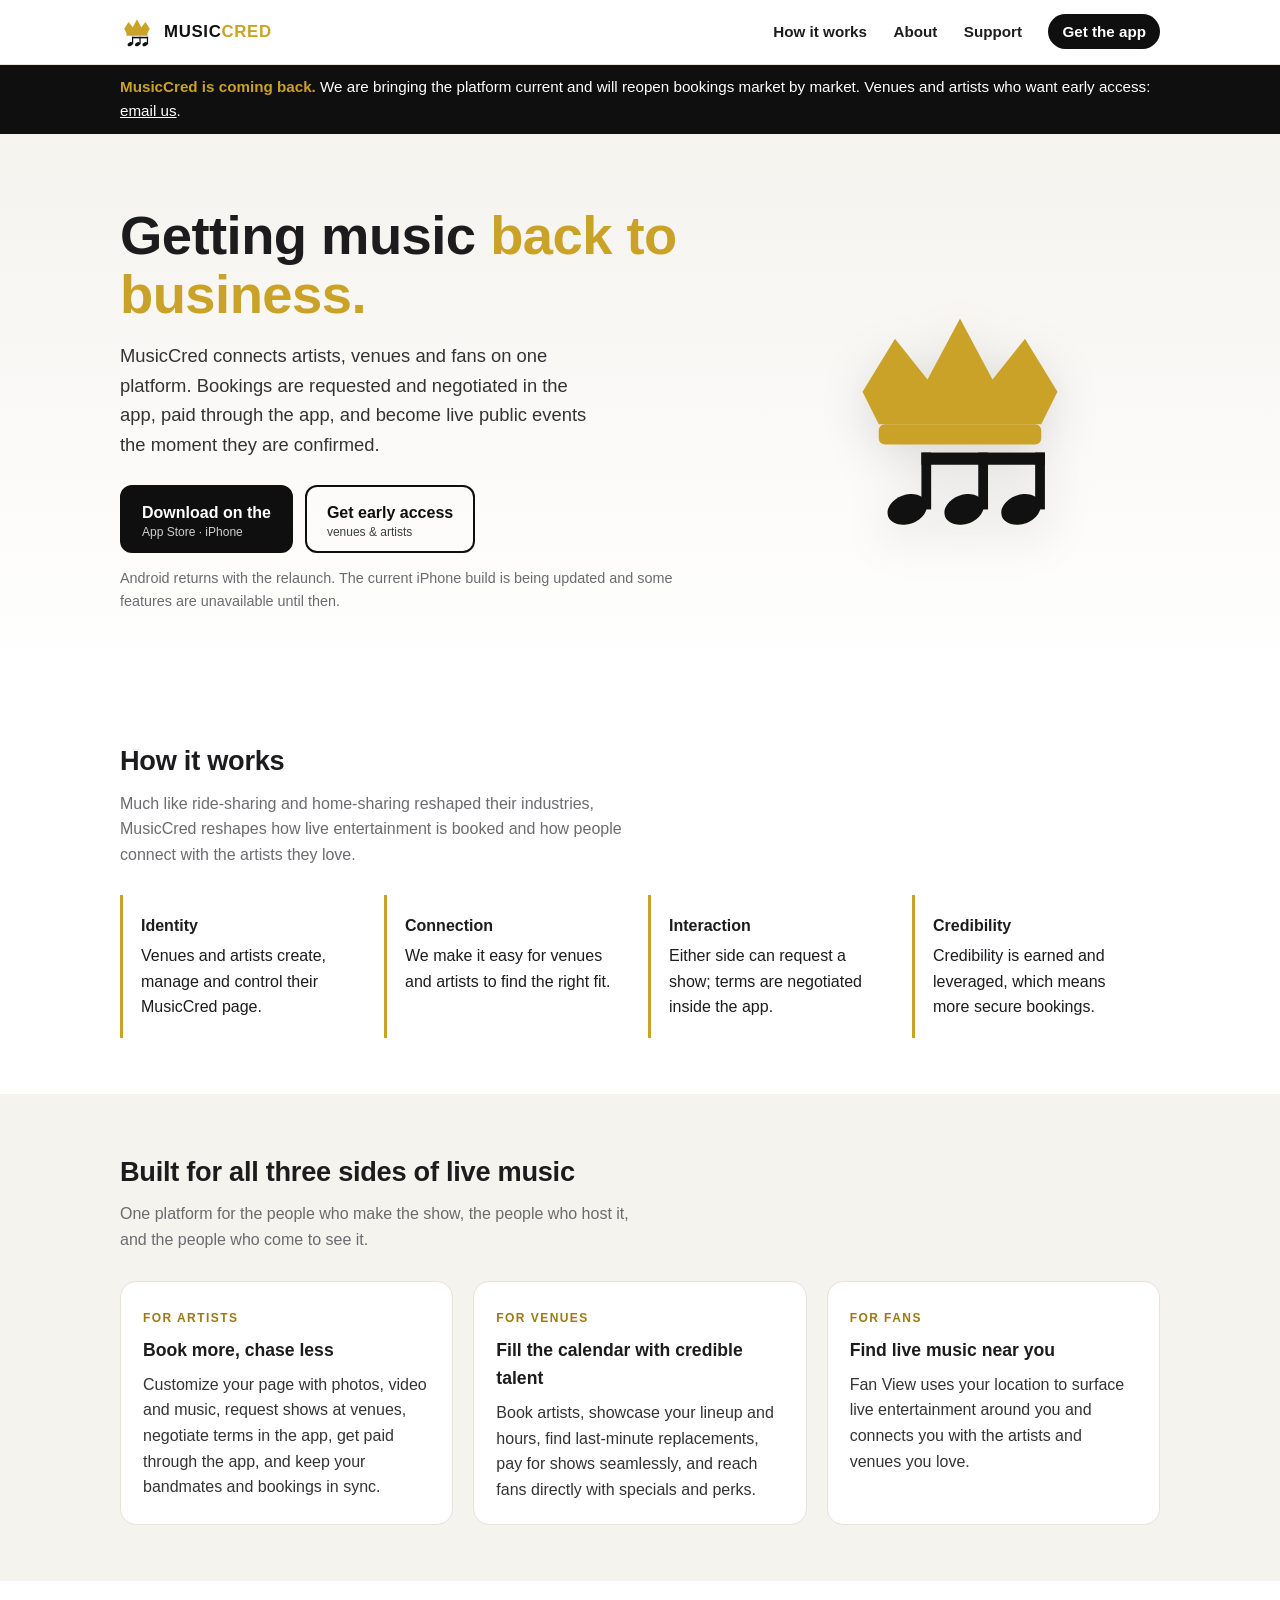
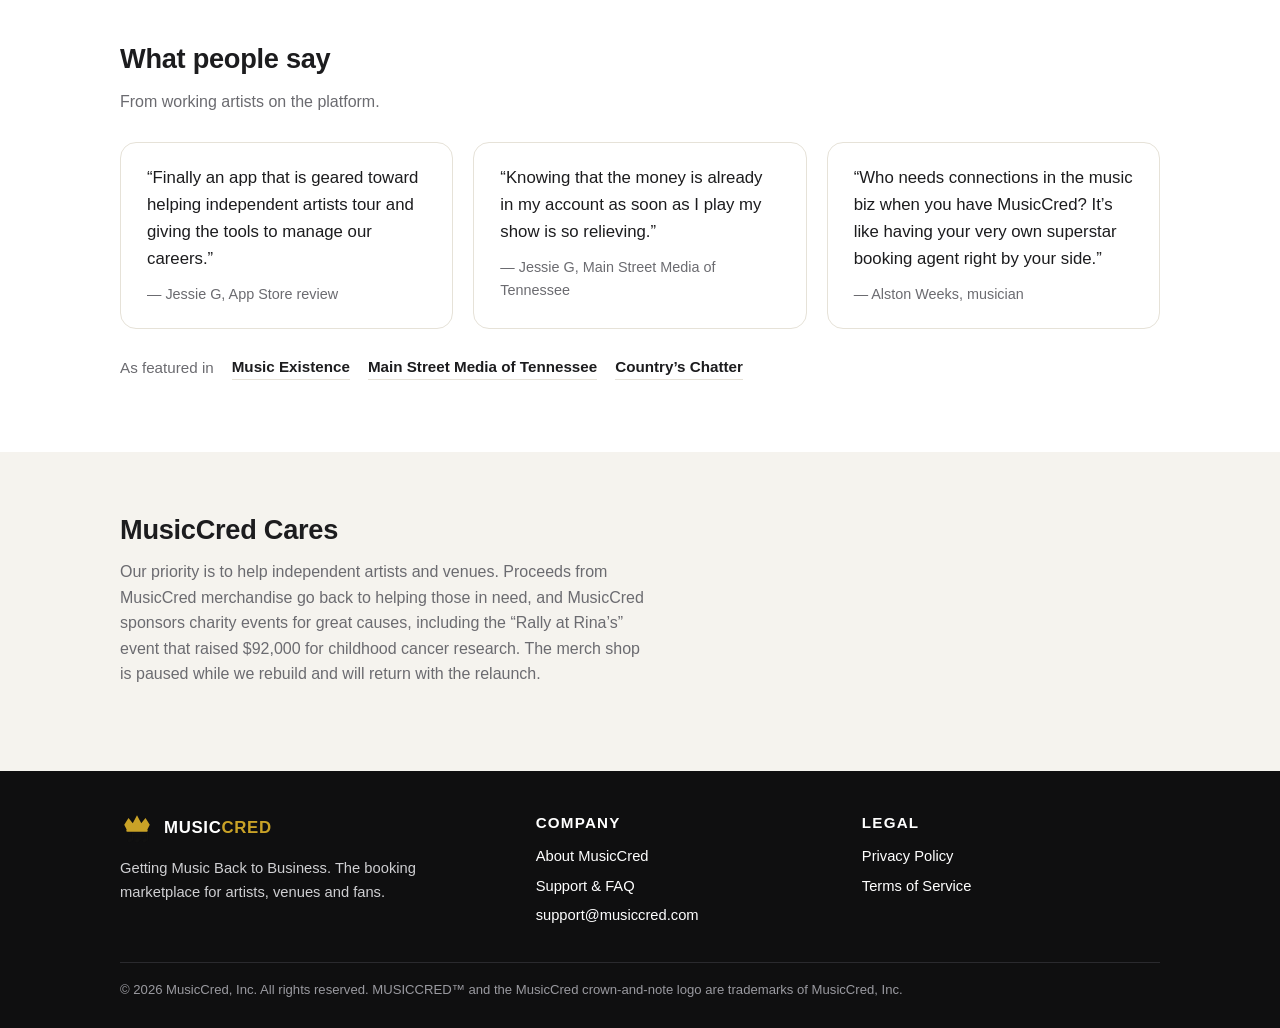
==== index.html @ 44ee508b "Add static site: home, about, support, 404, styles, favicon, robots, sitemap" ====
<!doctype html>
<html lang="en">
<head>
<meta charset="utf-8">
<meta name="viewport" content="width=device-width,initial-scale=1">
<title>MusicCred — Getting Music Back to Business</title>
<meta name="description" content="MusicCred connects artists, venues and fans: bookings negotiated in the app, paid through the app, and discoverable by fans the moment they are confirmed.">
<link rel="canonical" href="https://musiccred.com/">
<link rel="icon" type="image/svg+xml" href="/favicon.svg">
<link rel="stylesheet" href="/styles.css">
<meta property="og:title" content="MusicCred — Getting Music Back to Business">
<meta property="og:description" content="MusicCred connects artists, venues and fans: bookings negotiated in the app, paid through the app, and discoverable by fans the moment they are confirmed.">
<meta property="og:type" content="website">
<meta property="og:url" content="https://musiccred.com/">
</head>
<body>
<header class="site"><div class="wrap">
  <a class="brand" href="/"><svg class="logo-mark" viewBox="0 0 64 64" aria-hidden="true" focusable="false">
  <!-- five-point crown -->
  <path d="M8 26 L16 13 L24 23 L32 8 L40 23 L48 13 L56 26 L52 34 L12 34 Z" fill="#C9A227"/>
  <rect x="12" y="34" width="40" height="5" rx="1.5" fill="#C9A227"/>
  <!-- eighth-note triplet -->
  <g fill="#111">
    <ellipse cx="19" cy="55" rx="5" ry="3.6" transform="rotate(-20 19 55)"/>
    <ellipse cx="33" cy="55" rx="5" ry="3.6" transform="rotate(-20 33 55)"/>
    <ellipse cx="47" cy="55" rx="5" ry="3.6" transform="rotate(-20 47 55)"/>
    <rect x="22.5" y="41" width="2.4" height="14"/>
    <rect x="36.5" y="41" width="2.4" height="14"/>
    <rect x="50.5" y="41" width="2.4" height="14"/>
    <rect x="22.5" y="41" width="30.4" height="3"/>
  </g>
</svg><span>MUSIC<span class="gold">CRED</span></span></a>
  <nav class="main">
    <a href="/#how">How it works</a>
    <a href="/about.html">About</a>
    <a href="/support.html">Support</a>
    <a class="cta" href="https://apps.apple.com/us/app/musiccred-book-look-more/id6451335675" rel="noopener">Get the app</a>
  </nav>
</div></header>

<div class="notice"><div class="wrap"><span><strong>MusicCred is coming back.</strong> We are bringing the platform current and will reopen bookings market by market. Venues and artists who want early access: <a href="mailto:support@musiccred.com?subject=MusicCred%20early%20access">email us</a>.</span></div></div>
<section class="hero"><div class="wrap">
  <div>
    <h1>Getting music <em>back to business.</em></h1>
    <p class="lede">MusicCred connects artists, venues and fans on one platform. Bookings are requested and negotiated in the app, paid through the app, and become live public events the moment they are confirmed.</p>
    <div class="btns">
      <a class="btn primary" href="https://apps.apple.com/us/app/musiccred-book-look-more/id6451335675" rel="noopener"><span>Download on the <small>App Store &middot; iPhone</small></span></a>
      <a class="btn" href="mailto:support@musiccred.com?subject=MusicCred%20early%20access"><span>Get early access <small>venues &amp; artists</small></span></a>
    </div>
    <p style="color:var(--grey);font-size:.9rem;margin-top:14px">Android returns with the relaunch. The current iPhone build is being updated and some features are unavailable until then.</p>
  </div>
  <div class="art"><svg class="logo-mark" viewBox="0 0 64 64" aria-hidden="true" focusable="false">
  <!-- five-point crown -->
  <path d="M8 26 L16 13 L24 23 L32 8 L40 23 L48 13 L56 26 L52 34 L12 34 Z" fill="#C9A227"/>
  <rect x="12" y="34" width="40" height="5" rx="1.5" fill="#C9A227"/>
  <!-- eighth-note triplet -->
  <g fill="#111">
    <ellipse cx="19" cy="55" rx="5" ry="3.6" transform="rotate(-20 19 55)"/>
    <ellipse cx="33" cy="55" rx="5" ry="3.6" transform="rotate(-20 33 55)"/>
    <ellipse cx="47" cy="55" rx="5" ry="3.6" transform="rotate(-20 47 55)"/>
    <rect x="22.5" y="41" width="2.4" height="14"/>
    <rect x="36.5" y="41" width="2.4" height="14"/>
    <rect x="50.5" y="41" width="2.4" height="14"/>
    <rect x="22.5" y="41" width="30.4" height="3"/>
  </g>
</svg></div>
</div></section>

<section id="how"><div class="wrap">
  <h2 class="sec">How it works</h2>
  <p class="sub">Much like ride-sharing and home-sharing reshaped their industries, MusicCred reshapes how live entertainment is booked and how people connect with the artists they love.</p>
  <div class="steps">
    <div class="step"><b>Identity</b>Venues and artists create, manage and control their MusicCred page.</div>
    <div class="step"><b>Connection</b>We make it easy for venues and artists to find the right fit.</div>
    <div class="step"><b>Interaction</b>Either side can request a show; terms are negotiated inside the app.</div>
    <div class="step"><b>Credibility</b>Credibility is earned and leveraged, which means more secure bookings.</div>
  </div>
</div></section>

<section class="alt"><div class="wrap">
  <h2 class="sec">Built for all three sides of live music</h2>
  <p class="sub">One platform for the people who make the show, the people who host it, and the people who come to see it.</p>
  <div class="grid3">
    <div class="card"><span class="k">For artists</span><h3>Book more, chase less</h3><p>Customize your page with photos, video and music, request shows at venues, negotiate terms in the app, get paid through the app, and keep your bandmates and bookings in sync.</p></div>
    <div class="card"><span class="k">For venues</span><h3>Fill the calendar with credible talent</h3><p>Book artists, showcase your lineup and hours, find last-minute replacements, pay for shows seamlessly, and reach fans directly with specials and perks.</p></div>
    <div class="card"><span class="k">For fans</span><h3>Find live music near you</h3><p>Fan View uses your location to surface live entertainment around you and connects you with the artists and venues you love.</p></div>
  </div>
</div></section>

<section><div class="wrap">
  <h2 class="sec">What people say</h2>
  <p class="sub">From working artists on the platform.</p>
  <div class="grid3">
    <blockquote>“Finally an app that is geared toward helping independent artists tour and giving the tools to manage our careers.”<footer>&mdash; Jessie G, App Store review</footer></blockquote>
    <blockquote>“Knowing that the money is already in my account as soon as I play my show is so relieving.”<footer>&mdash; Jessie G, Main Street Media of Tennessee</footer></blockquote>
    <blockquote>“Who needs connections in the music biz when you have MusicCred? It’s like having your very own superstar booking agent right by your side.”<footer>&mdash; Alston Weeks, musician</footer></blockquote>
  </div>
  <p class="press" style="margin-top:26px">As featured in
    <a href="https://musicexistence.com/2024/01/19/interview-musiccred-ceo-and-founder-chad-laboy-discusses-launch-of-innovative-app/" rel="noopener">Music Existence</a>
    <a href="https://bethanybowman.com/2024/04/09/music-spotlight-musiccred-app/" rel="noopener">Main Street Media of Tennessee</a>
    <a href="https://www.countryschatter.com/2024/01/rising-country-star-jessie-gs-like-my-whiskey-music-video-debuts-with-musiccred-featuring-grammy-award-winner-gretchen-wilson-and-other-celebrity-guest-appearances/" rel="noopener">Country’s Chatter</a>
  </p>
</div></section>

<section class="alt"><div class="wrap">
  <h2 class="sec">MusicCred Cares</h2>
  <p class="sub">Our priority is to help independent artists and venues. Proceeds from MusicCred merchandise go back to helping those in need, and MusicCred sponsors charity events for great causes, including the “Rally at Rina’s” event that raised $92,000 for childhood cancer research. The merch shop is paused while we rebuild and will return with the relaunch.</p>
</div></section>

<footer class="site"><div class="wrap">
  <div>
    <a class="brand" href="/" style="color:#fff"><svg class="logo-mark" viewBox="0 0 64 64" aria-hidden="true" focusable="false">
  <!-- five-point crown -->
  <path d="M8 26 L16 13 L24 23 L32 8 L40 23 L48 13 L56 26 L52 34 L12 34 Z" fill="#C9A227"/>
  <rect x="12" y="34" width="40" height="5" rx="1.5" fill="#C9A227"/>
  <!-- eighth-note triplet -->
  <g fill="#111">
    <ellipse cx="19" cy="55" rx="5" ry="3.6" transform="rotate(-20 19 55)"/>
    <ellipse cx="33" cy="55" rx="5" ry="3.6" transform="rotate(-20 33 55)"/>
    <ellipse cx="47" cy="55" rx="5" ry="3.6" transform="rotate(-20 47 55)"/>
    <rect x="22.5" y="41" width="2.4" height="14"/>
    <rect x="36.5" y="41" width="2.4" height="14"/>
    <rect x="50.5" y="41" width="2.4" height="14"/>
    <rect x="22.5" y="41" width="30.4" height="3"/>
  </g>
</svg><span>MUSIC<span class="gold">CRED</span></span></a>
    <p style="margin:12px 0 0;max-width:38ch">Getting Music Back to Business. The booking marketplace for artists, venues and fans.</p>
  </div>
  <div>
    <h4>Company</h4>
    <ul>
      <li><a href="/about.html">About MusicCred</a></li>
      <li><a href="/support.html">Support &amp; FAQ</a></li>
      <li><a href="mailto:support@musiccred.com">support@musiccred.com</a></li>
    </ul>
  </div>
  <div>
    <h4>Legal</h4>
    <ul>
      <li><a href="/privacy.html">Privacy Policy</a></li>
      <li><a href="/terms.html">Terms of Service</a></li>
    </ul>
  </div>
  <div class="legal">&copy; 2026 MusicCred, Inc. All rights reserved. MUSICCRED&trade; and the MusicCred crown-and-note logo are trademarks of MusicCred, Inc.</div>
</div></footer>
</body>
</html>
---- styles.css ----
:root{--black:#0f0f10;--ink:#1c1c1e;--gold:#C9A227;--gold-dark:#9a7a16;--paper:#ffffff;--mist:#f5f3ee;--grey:#6b6b70;--line:#e6e2d8;}
*{box-sizing:border-box}
html{scroll-behavior:smooth}
body{margin:0;font-family:-apple-system,BlinkMacSystemFont,"Segoe UI",Inter,Roboto,Helvetica,Arial,sans-serif;color:var(--ink);background:var(--paper);line-height:1.6;-webkit-font-smoothing:antialiased}
a{color:var(--gold-dark);text-decoration:none}
a:hover{text-decoration:underline}
.wrap{max-width:1080px;margin:0 auto;padding:0 20px}
header.site{position:sticky;top:0;z-index:10;background:rgba(255,255,255,.92);backdrop-filter:saturate(180%) blur(8px);border-bottom:1px solid var(--line)}
header.site .wrap{display:flex;align-items:center;justify-content:space-between;height:64px}
.brand{display:flex;align-items:center;gap:10px;color:var(--black);font-weight:800;letter-spacing:.04em;font-size:1.05rem}
.brand .logo-mark{width:34px;height:34px}
.brand span.gold{color:var(--gold)}
nav.main a{margin-left:22px;color:var(--ink);font-weight:600;font-size:.95rem}
nav.main a.cta{background:var(--black);color:#fff;padding:9px 14px;border-radius:999px}
nav.main a.cta:hover{background:#000;text-decoration:none}
@media (max-width:720px){nav.main a:not(.cta){display:none}}
.notice{background:var(--black);color:#fff;font-size:.95rem}
.notice .wrap{padding:10px 20px;display:flex;gap:12px;align-items:center;flex-wrap:wrap}
.notice strong{color:var(--gold)}
.notice a{color:#fff;text-decoration:underline}
.hero{padding:72px 0 56px;background:linear-gradient(180deg,var(--mist),#fff)}
.hero .wrap{display:grid;grid-template-columns:1.2fr .8fr;gap:40px;align-items:center}
@media (max-width:860px){.hero .wrap{grid-template-columns:1fr}}
.hero h1{font-size:clamp(2.1rem,4.6vw,3.4rem);line-height:1.1;margin:0 0 16px;letter-spacing:-.01em}
.hero h1 em{font-style:normal;color:var(--gold)}
.hero p.lede{font-size:1.15rem;color:#333;max-width:46ch;margin:0 0 26px}
.btns{display:flex;gap:12px;flex-wrap:wrap}
.btn{display:inline-flex;align-items:center;gap:10px;padding:13px 20px;border-radius:12px;font-weight:700;border:2px solid var(--black);color:var(--black)}
.btn.primary{background:var(--black);color:#fff}
.btn.primary:hover{background:#000;text-decoration:none}
.btn:hover{text-decoration:none;background:#fafafa}
.btn.primary:hover{background:#000}
.btn small{display:block;font-weight:500;font-size:.75rem;opacity:.8;line-height:1}
.hero .art{display:flex;justify-content:center}
.hero .art .logo-mark{width:min(260px,60vw);height:auto;filter:drop-shadow(0 12px 24px rgba(0,0,0,.12))}
section{padding:56px 0}
section.alt{background:var(--mist)}
h2.sec{font-size:1.7rem;margin:0 0 8px;letter-spacing:-.01em}
p.sub{color:var(--grey);margin:0 0 28px;max-width:60ch}
.grid3{display:grid;grid-template-columns:repeat(3,1fr);gap:20px}
@media (max-width:860px){.grid3{grid-template-columns:1fr}}
.card{background:#fff;border:1px solid var(--line);border-radius:16px;padding:22px}
section.alt .card{background:#fff}
.card h3{margin:0 0 8px;font-size:1.1rem}
.card .k{display:inline-block;font-size:.75rem;letter-spacing:.12em;text-transform:uppercase;color:var(--gold-dark);font-weight:700;margin-bottom:8px}
.card p{margin:0;color:#333}
.steps{display:grid;grid-template-columns:repeat(4,1fr);gap:16px}
@media (max-width:860px){.steps{grid-template-columns:repeat(2,1fr)}}
.step{padding:18px;border-left:3px solid var(--gold);background:#fff;border-radius:0 12px 12px 0}
.step b{display:block;margin-bottom:4px}
.press{display:flex;gap:18px;flex-wrap:wrap;align-items:center;color:var(--grey);font-size:.95rem}
.press a{color:var(--ink);font-weight:600;border-bottom:1px solid var(--line)}
blockquote{margin:0;padding:22px 26px;background:#fff;border-radius:16px;border:1px solid var(--line);font-size:1.05rem}
blockquote footer{margin-top:10px;color:var(--grey);font-size:.9rem}
footer.site{background:var(--black);color:#cfcfd2;padding:40px 0 28px;font-size:.92rem}
footer.site .wrap{display:grid;grid-template-columns:1.3fr 1fr 1fr;gap:28px}
@media (max-width:720px){footer.site .wrap{grid-template-columns:1fr}}
footer.site a{color:#fff}
footer.site h4{color:#fff;margin:0 0 10px;font-size:.95rem;letter-spacing:.08em;text-transform:uppercase}
footer.site ul{list-style:none;margin:0;padding:0}
footer.site li{margin:6px 0}
footer.site .legal{grid-column:1/-1;border-top:1px solid #2a2a2e;padding-top:16px;color:#9a9aa0;font-size:.82rem}
/* legal pages */
.legal-page{max-width:820px;margin:0 auto;padding:48px 20px 80px}
.legal-page h1{font-size:2rem;margin:0 0 6px}
.legal-page .meta{color:var(--grey);margin-bottom:28px}
.legal-page h2{font-size:1.25rem;margin:34px 0 10px}
.legal-page h3{font-size:1.05rem;margin:22px 0 8px}
.legal-page p,.legal-page li{font-size:1rem}
.legal-page table.legal{width:100%;border-collapse:collapse;margin:14px 0}
.legal-page table.legal th,.legal-page table.legal td{border:1px solid var(--line);padding:10px;text-align:left;vertical-align:top;font-size:.95rem}
.legal-page table.legal th{background:var(--mist)}
.faq details{border:1px solid var(--line);border-radius:12px;padding:14px 18px;margin:10px 0;background:#fff}
.faq summary{font-weight:700;cursor:pointer}
.faq p{margin:10px 0 0}
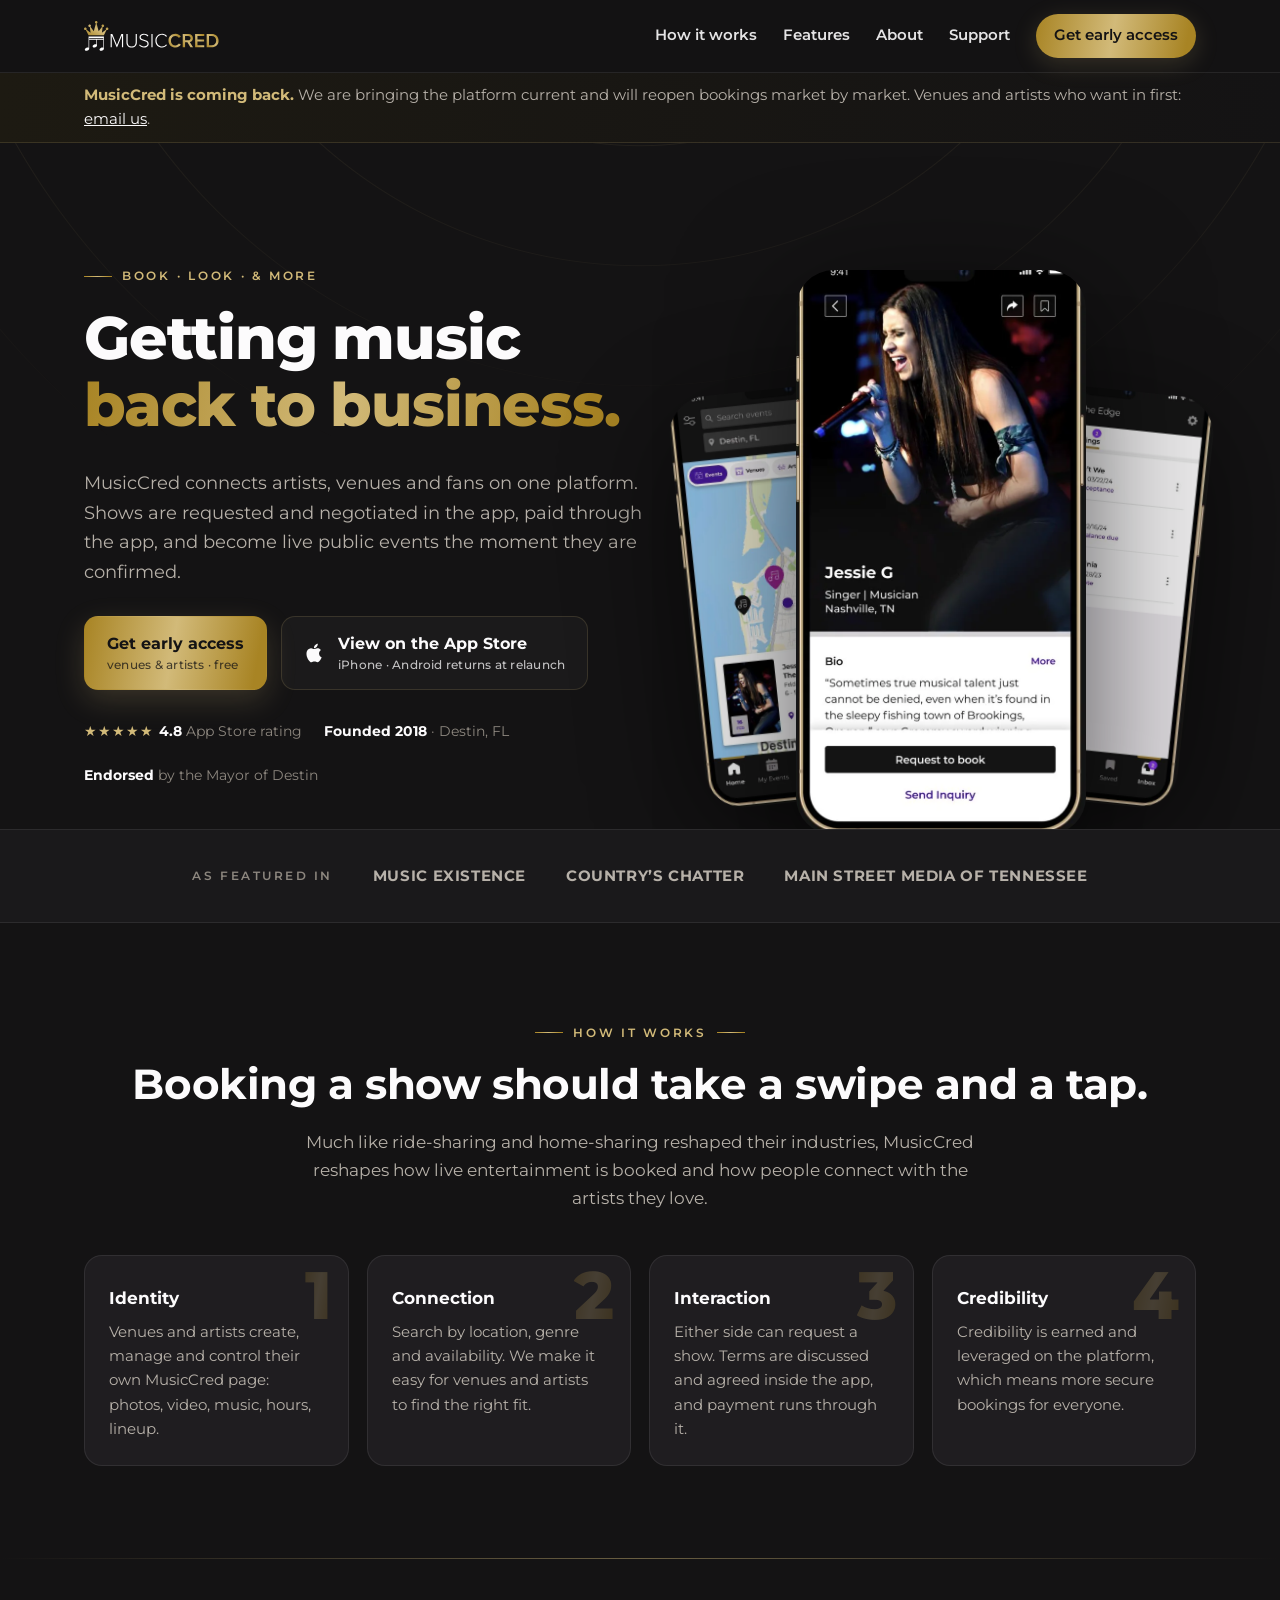
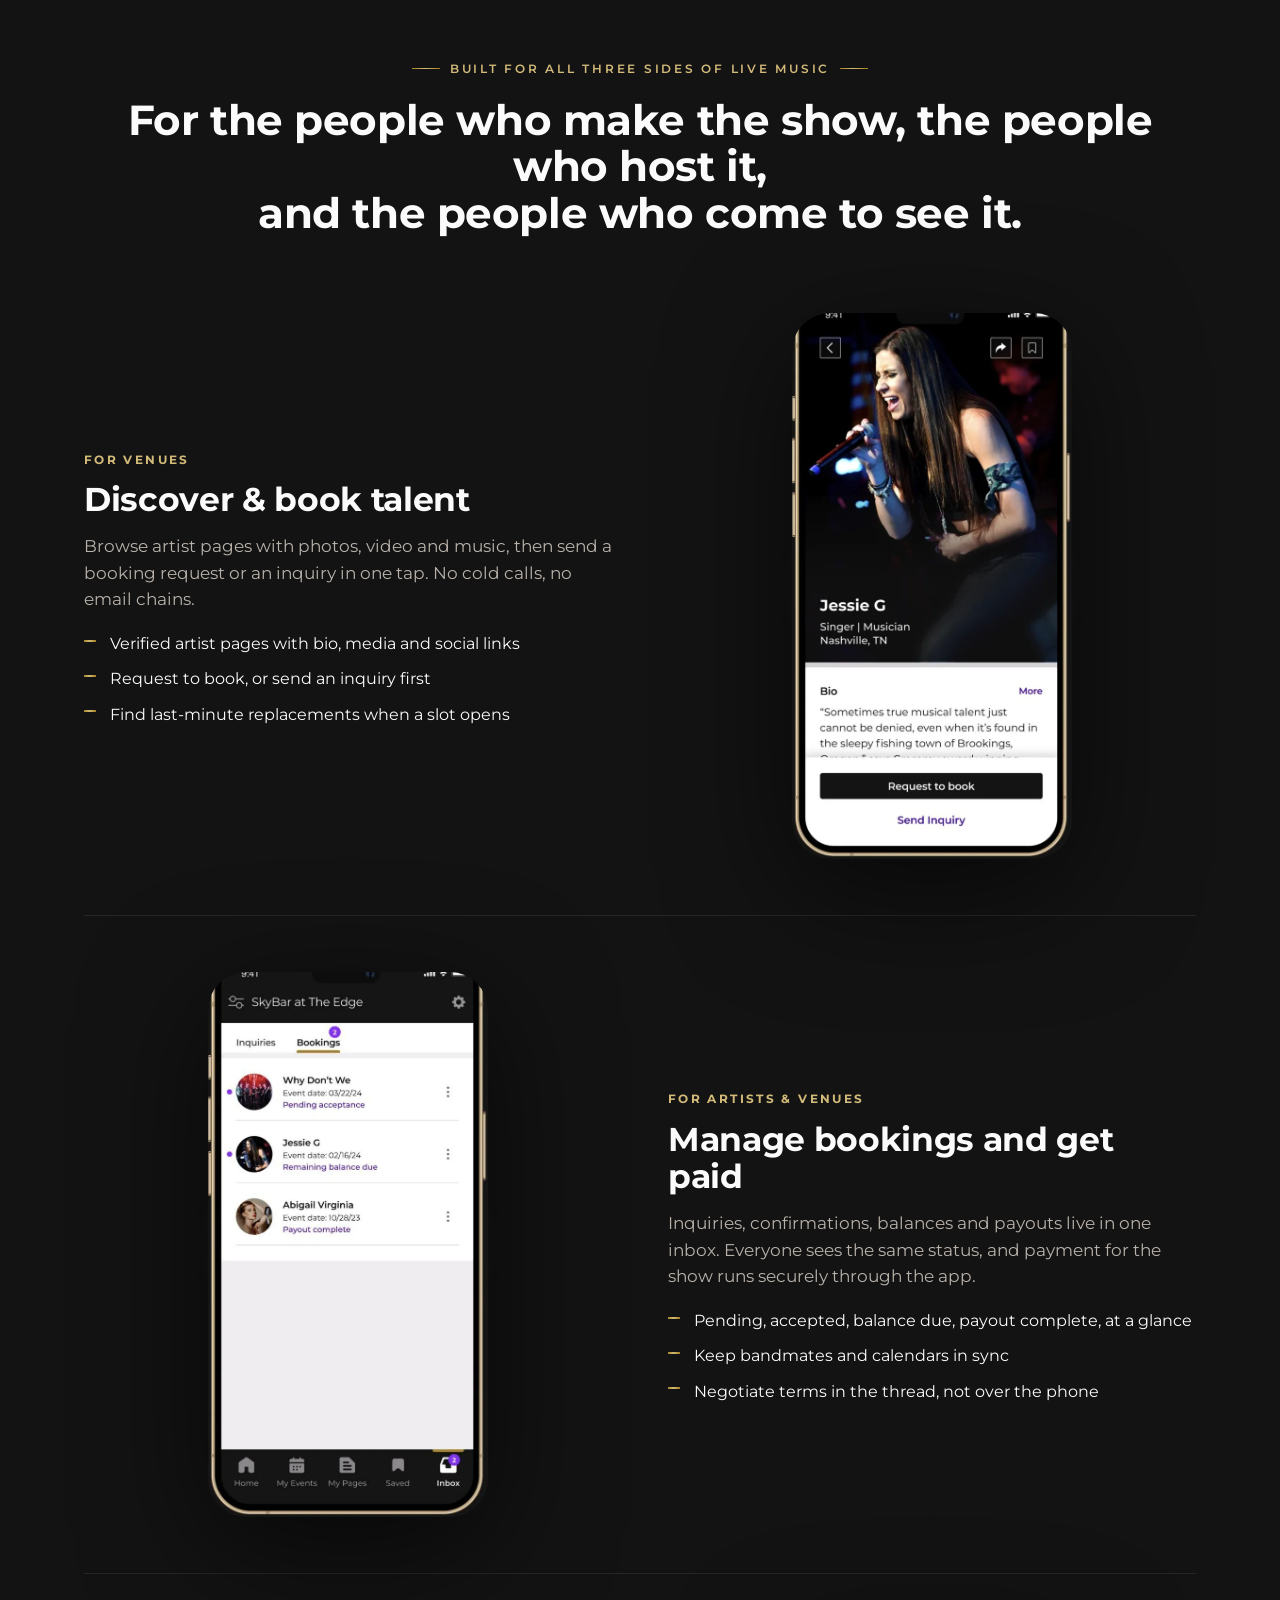
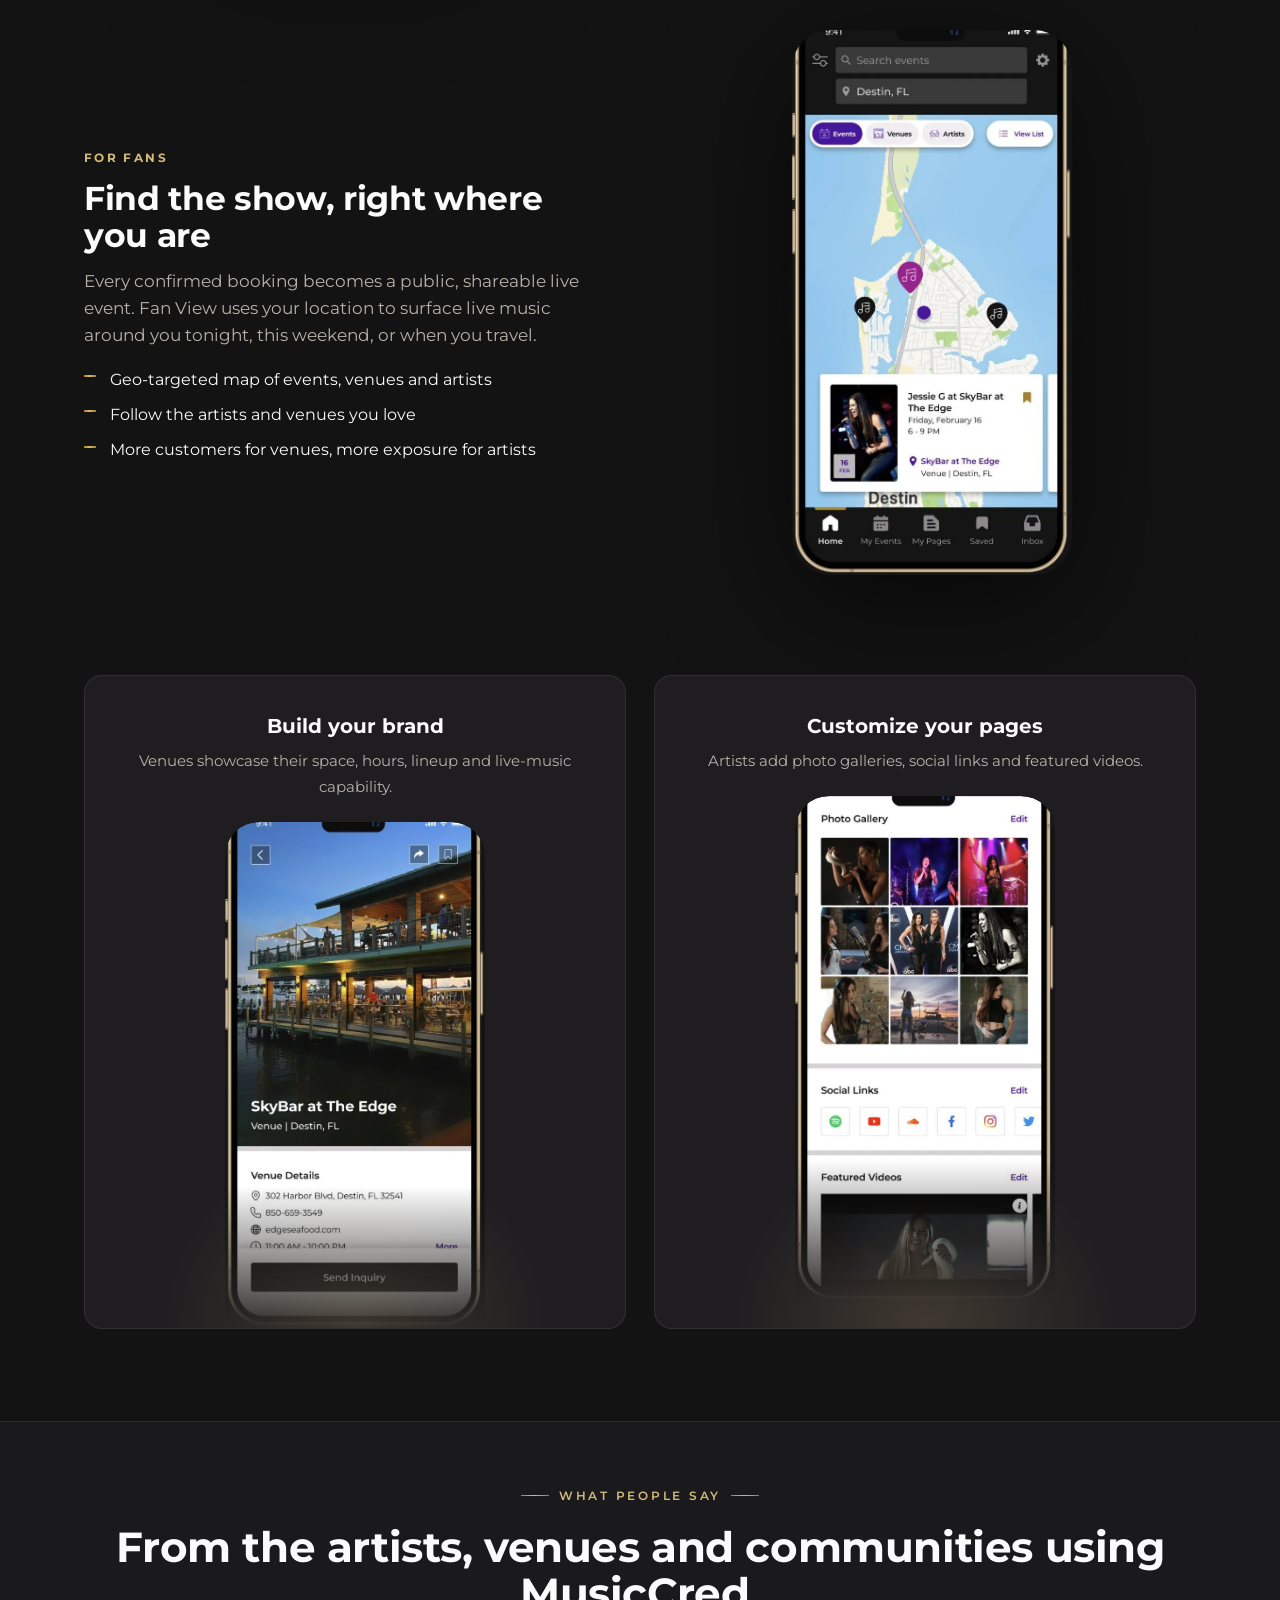
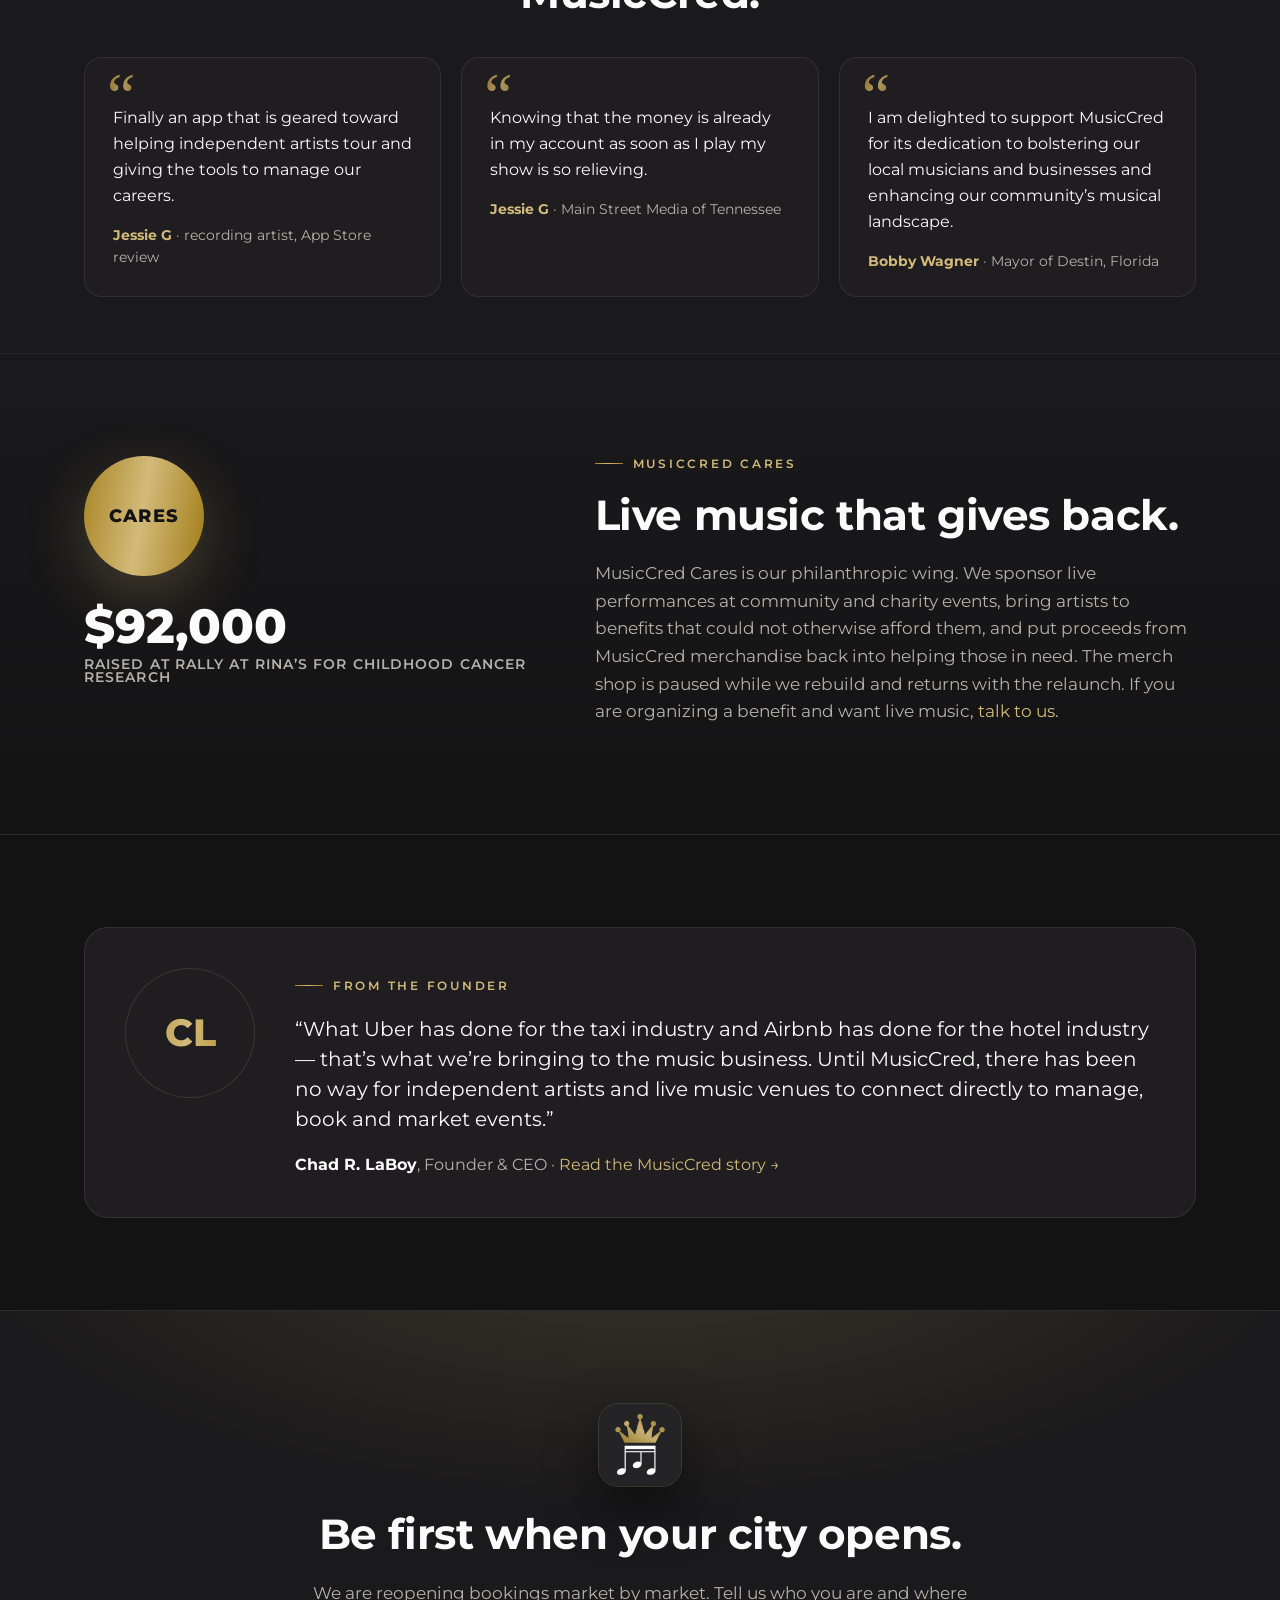
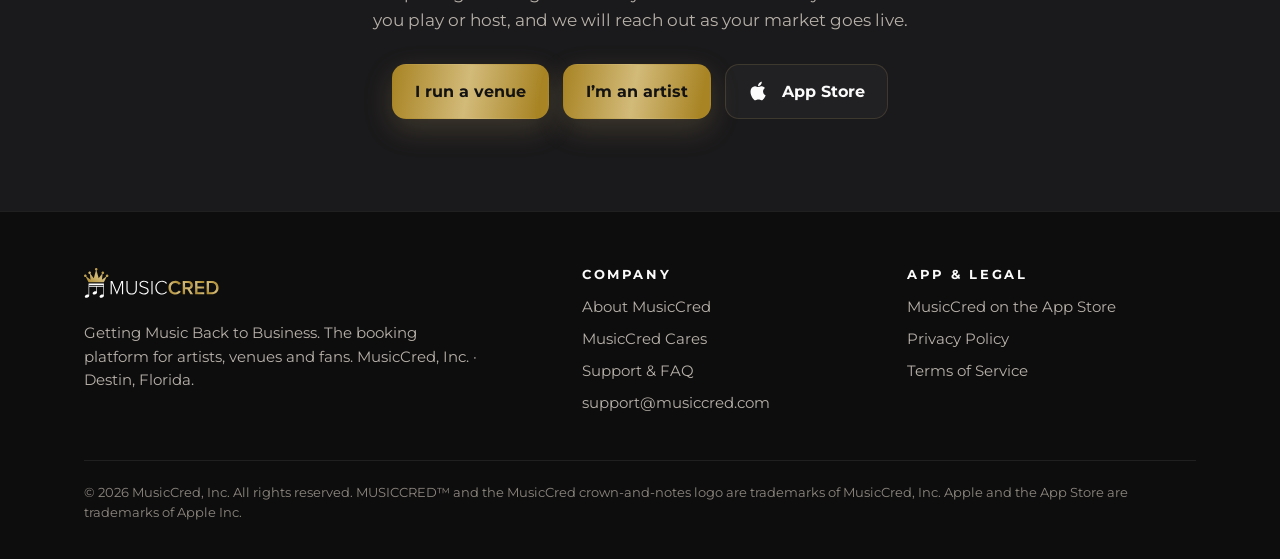
==== commit 93f1f6a8: "Redesign: brand header logo, dark/gold theme, App Store screens, press and founder sections" ====
--- a/index.html
+++ b/index.html
@@ -7,141 +7,249 @@
 <meta name="description" content="MusicCred connects artists, venues and fans: bookings negotiated in the app, paid through the app, and discoverable by fans the moment they are confirmed.">
 <link rel="canonical" href="https://musiccred.com/">
 <link rel="icon" type="image/svg+xml" href="/favicon.svg">
+<link rel="icon" type="image/png" sizes="32x32" href="/assets/favicon-32.png">
+<link rel="apple-touch-icon" href="/assets/apple-touch-icon.png">
+<meta name="theme-color" content="#141314">
+<link rel="preconnect" href="https://fonts.googleapis.com"><link rel="preconnect" href="https://fonts.gstatic.com" crossorigin>
+<link rel="stylesheet" href="https://fonts.googleapis.com/css2?family=Montserrat:wght@400;500;600;700;800&display=swap">
 <link rel="stylesheet" href="/styles.css">
+<meta property="og:site_name" content="MusicCred">
 <meta property="og:title" content="MusicCred — Getting Music Back to Business">
 <meta property="og:description" content="MusicCred connects artists, venues and fans: bookings negotiated in the app, paid through the app, and discoverable by fans the moment they are confirmed.">
 <meta property="og:type" content="website">
 <meta property="og:url" content="https://musiccred.com/">
+<meta property="og:image" content="https://musiccred.com/assets/og.png">
+<meta name="twitter:card" content="summary_large_image">
+<meta name="twitter:image" content="https://musiccred.com/assets/og.png">
 </head>
 <body>
 <header class="site"><div class="wrap">
-  <a class="brand" href="/"><svg class="logo-mark" viewBox="0 0 64 64" aria-hidden="true" focusable="false">
-  <!-- five-point crown -->
-  <path d="M8 26 L16 13 L24 23 L32 8 L40 23 L48 13 L56 26 L52 34 L12 34 Z" fill="#C9A227"/>
-  <rect x="12" y="34" width="40" height="5" rx="1.5" fill="#C9A227"/>
-  <!-- eighth-note triplet -->
-  <g fill="#111">
-    <ellipse cx="19" cy="55" rx="5" ry="3.6" transform="rotate(-20 19 55)"/>
-    <ellipse cx="33" cy="55" rx="5" ry="3.6" transform="rotate(-20 33 55)"/>
-    <ellipse cx="47" cy="55" rx="5" ry="3.6" transform="rotate(-20 47 55)"/>
-    <rect x="22.5" y="41" width="2.4" height="14"/>
-    <rect x="36.5" y="41" width="2.4" height="14"/>
-    <rect x="50.5" y="41" width="2.4" height="14"/>
-    <rect x="22.5" y="41" width="30.4" height="3"/>
-  </g>
-</svg><span>MUSIC<span class="gold">CRED</span></span></a>
+  <a class="brand" href="/" aria-label="MusicCred home"><svg class="wordmark" role="img" aria-label="MusicCred" xmlns="http://www.w3.org/2000/svg" width="126" height="28" viewBox="0 0 126 28" fill="none">
+<path d="M35.4278 24.4712V13.5152L30.892 24.4712H30.4812L25.9264 13.5152V24.4712H24.8621V12.1883H26.4484L30.6861 22.4092L34.9056 12.1883H36.5105V24.4712H35.4278Z" fill="white"/>
+<path d="M39.6136 19.7583V12.1883H40.697V19.7393C40.697 22.2236 42.0218 23.7332 44.4675 23.7332C46.9127 23.7332 48.2382 22.2236 48.2382 19.7393V12.1883H49.3209V19.7583C49.3209 22.7965 47.6784 24.6919 44.4675 24.6919C41.2751 24.6919 39.6136 22.7789 39.6136 19.7583Z" fill="white"/>
+<path d="M51.3907 22.7409L52.0806 21.9489C52.8833 22.8506 54.1901 23.7332 55.9831 23.7332C58.5221 23.7332 59.2502 22.3347 59.2502 21.2869C59.2502 17.6773 51.782 19.5537 51.782 15.2645C51.782 13.2566 53.6114 11.9866 55.8696 11.9866C57.7194 11.9866 59.1367 12.6311 60.0893 13.7184L59.3804 14.4915C58.4833 13.4232 57.2142 12.9453 55.8164 12.9453C54.1526 12.9453 52.9024 13.8835 52.9024 15.209C52.9024 18.3597 60.3694 16.6265 60.3694 21.2123C60.3694 22.7965 59.3063 24.6919 55.9449 24.6919C53.8909 24.6919 52.341 23.8647 51.3907 22.7409Z" fill="white"/>
+<path d="M62.9321 24.4712V12.1883H63.9941V24.4712H62.9321Z" fill="white"/>
+<path d="M66.6274 18.3393C66.6274 14.5645 69.41 11.9866 72.9375 11.9866C74.915 11.9866 76.4285 12.8533 77.4732 14.1583L76.5778 14.7311C75.7936 13.6629 74.4319 12.9453 72.9375 12.9453C70.0258 12.9453 67.7462 15.1359 67.7462 18.3393C67.7462 21.5061 70.0258 23.7332 72.9375 23.7332C74.4319 23.7332 75.7936 23.0157 76.5778 21.9489L77.4935 22.4998C76.3706 23.8443 74.915 24.6919 72.9375 24.6919C69.41 24.6919 66.6274 22.114 66.6274 18.3393Z" fill="white"/>
+<path d="M78.8582 18.3393C78.8582 14.547 81.7157 11.9866 85.393 11.9866C87.8925 11.9866 89.4615 13.2566 90.3756 14.7311L88.5281 15.6898C87.931 14.6566 86.7176 13.9025 85.393 13.9025C82.9277 13.9025 81.0994 15.7424 81.0994 18.3393C81.0994 20.8996 82.9277 22.7789 85.393 22.7789C86.7176 22.7789 87.931 22.0044 88.5281 20.9902L90.3949 21.9124C89.4437 23.384 87.8925 24.6919 85.393 24.6919C81.7157 24.6919 78.8582 22.114 78.8582 18.3393Z" fill="url(#paint0_linear_6882_8880)"/>
+<path d="M99.4521 16.0186C99.4521 14.8407 98.5572 14.0866 97.326 14.0866H94.3199V17.99H97.326C98.5572 17.99 99.4521 17.2169 99.4521 16.0186ZM99.2491 24.4712L96.5037 19.8868H94.3199V24.4712H92.136V12.1883H97.606C100.068 12.1883 101.694 13.7549 101.694 16.0375C101.694 18.2106 100.239 19.4075 98.7246 19.6457L101.787 24.4712H99.2491Z" fill="url(#paint1_linear_6882_8880)"/>
+<path d="M103.703 24.4712V12.1883H112.234V14.0866H105.885V17.252H112.105V19.1518H105.885V22.5743H112.234V24.4712H103.703Z" fill="url(#paint2_linear_6882_8880)"/>
+<path d="M123.381 18.3202C123.381 15.9645 121.888 14.0866 119.124 14.0866H116.662V22.5743H119.105C121.812 22.5743 123.381 20.6614 123.381 18.3202ZM114.478 24.4712V12.1883H119.105C123.008 12.1883 125.624 14.7311 125.624 18.3202C125.624 21.9488 123.008 24.4712 119.124 24.4712H114.478Z" fill="url(#paint3_linear_6882_8880)"/>
+<path d="M17.9957 16.916H4.83753V16.0217H17.9957V16.916ZM4.2623 14.4633V24.9669C3.76846 24.6844 3.02715 24.6438 2.28967 24.9188C1.20241 25.3243 0.550371 26.2523 0.83325 26.9899C1.11662 27.7275 2.22737 27.9963 3.31463 27.5914C4.25797 27.2395 4.87098 26.495 4.83342 25.8234H4.83753V17.4831H11.5582V21.9169C11.0648 21.635 10.323 21.5945 9.58556 21.8687C8.49795 22.275 7.84626 23.2016 8.12886 23.9399C8.41251 24.6775 9.52291 24.947 10.6102 24.5414C11.5535 24.1901 12.1666 23.4457 12.129 22.7734H12.1331V17.4831H17.9957V24.9669C17.5019 24.6844 16.7603 24.6438 16.0228 24.9188C14.9355 25.3243 14.2838 26.2523 14.5664 26.9899C14.85 27.7275 15.9602 27.9963 17.0475 27.5914C17.9907 27.2395 18.6038 26.495 18.5665 25.8234H18.5706V14.4633H4.2623Z" fill="white"/>
+<path d="M21.5669 6.01636C20.8882 6.01636 20.3383 6.55942 20.3383 7.22827C20.3383 7.52523 20.4504 7.79401 20.6299 8.00435L16.7198 11.0021L17.4112 5.6651C17.4627 5.67129 17.5131 5.68091 17.5662 5.68091C18.2454 5.68091 18.7952 5.13785 18.7952 4.469C18.7952 3.79947 18.2454 3.25711 17.5662 3.25711C16.8883 3.25711 16.3381 3.79947 16.3381 4.469C16.3381 4.86082 16.53 5.20592 16.8232 5.42795L13.6955 9.46441L11.7412 2.43222C12.2614 2.29061 12.6455 1.82593 12.6455 1.26844C12.6455 0.599593 12.0954 0.0565319 11.4164 0.0565319C10.7377 0.0565319 10.1875 0.599593 10.1875 1.26844C10.1875 1.82662 10.5733 2.29268 11.0943 2.43291L9.13917 9.46716L6.0098 5.42795C6.303 5.20592 6.49493 4.86082 6.49493 4.469C6.49493 3.79947 5.94478 3.25711 5.26689 3.25711C4.58767 3.25711 4.03773 3.79947 4.03773 4.469C4.03773 5.13785 4.58767 5.68091 5.26689 5.68091C5.31971 5.68091 5.37038 5.67129 5.42181 5.6651L6.11734 11.0344L2.16505 8.00435C2.3445 7.79401 2.45719 7.52523 2.45719 7.22827C2.45719 6.55942 1.90726 6.01636 1.22804 6.01636C0.550147 6.01636 0 6.55942 0 7.22827C0 7.8978 0.550147 8.44016 1.22804 8.44016C1.4183 8.44016 1.59608 8.3941 1.75728 8.3178L4.25252 13.1888H18.5432L21.0382 8.3178C21.1991 8.3941 21.3766 8.44016 21.5669 8.44016C22.245 8.44016 22.7955 7.8978 22.7955 7.22827C22.7955 6.55942 22.245 6.01636 21.5669 6.01636Z" fill="url(#paint4_linear_6882_8880)"/>
+<defs>
+<linearGradient id="paint0_linear_6882_8880" x1="78.8582" y1="24.6919" x2="91.5045" y2="13.2086" gradientUnits="userSpaceOnUse">
+<stop stop-color="#A88424"/>
+<stop offset="0.484375" stop-color="#D2BA79"/>
+<stop offset="0.932292" stop-color="#A88424"/>
+</linearGradient>
+<linearGradient id="paint1_linear_6882_8880" x1="92.136" y1="24.4712" x2="104.07" y2="15.094" gradientUnits="userSpaceOnUse">
+<stop stop-color="#A88424"/>
+<stop offset="0.484375" stop-color="#D2BA79"/>
+<stop offset="0.932292" stop-color="#A88424"/>
+</linearGradient>
+<linearGradient id="paint2_linear_6882_8880" x1="103.703" y1="24.4712" x2="115.212" y2="16.4771" gradientUnits="userSpaceOnUse">
+<stop stop-color="#A88424"/>
+<stop offset="0.484375" stop-color="#D2BA79"/>
+<stop offset="0.932292" stop-color="#A88424"/>
+</linearGradient>
+<linearGradient id="paint3_linear_6882_8880" x1="114.478" y1="24.4712" x2="126.703" y2="13.3775" gradientUnits="userSpaceOnUse">
+<stop stop-color="#A88424"/>
+<stop offset="0.484375" stop-color="#D2BA79"/>
+<stop offset="0.932292" stop-color="#A88424"/>
+</linearGradient>
+<linearGradient id="paint4_linear_6882_8880" x1="0" y1="13.1888" x2="11.3604" y2="-6.53109" gradientUnits="userSpaceOnUse">
+<stop stop-color="#A88424"/>
+<stop offset="0.484375" stop-color="#D2BA79"/>
+<stop offset="0.932292" stop-color="#A88424"/>
+</linearGradient>
+</defs>
+</svg></a>
   <nav class="main">
     <a href="/#how">How it works</a>
-    <a href="/about.html">About</a>
-    <a href="/support.html">Support</a>
-    <a class="cta" href="https://apps.apple.com/us/app/musiccred-book-look-more/id6451335675" rel="noopener">Get the app</a>
+    <a href="/#features">Features</a>
+    <a href="/about/">About</a>
+    <a href="/support/">Support</a>
+    <a class="cta" href="mailto:support@musiccred.com?subject=MusicCred%20early%20access">Get early access</a>
   </nav>
 </div></header>
 
-<div class="notice"><div class="wrap"><span><strong>MusicCred is coming back.</strong> We are bringing the platform current and will reopen bookings market by market. Venues and artists who want early access: <a href="mailto:support@musiccred.com?subject=MusicCred%20early%20access">email us</a>.</span></div></div>
+<div class="notice"><div class="wrap"><strong>MusicCred is coming back.</strong> We are bringing the platform current and will reopen bookings market by market. Venues and artists who want in first: <a href="mailto:support@musiccred.com?subject=MusicCred%20early%20access">email us</a>.</div></div>
+
 <section class="hero"><div class="wrap">
   <div>
-    <h1>Getting music <em>back to business.</em></h1>
-    <p class="lede">MusicCred connects artists, venues and fans on one platform. Bookings are requested and negotiated in the app, paid through the app, and become live public events the moment they are confirmed.</p>
+    <span class="eyebrow">Book &middot; Look &middot; &amp; More</span>
+    <h1>Getting music <span class="gold-text">back to business.</span></h1>
+    <p class="lede">MusicCred connects artists, venues and fans on one platform. Shows are requested and negotiated in the app, paid through the app, and become live public events the moment they are confirmed.</p>
     <div class="btns">
-      <a class="btn primary" href="https://apps.apple.com/us/app/musiccred-book-look-more/id6451335675" rel="noopener"><span>Download on the <small>App Store &middot; iPhone</small></span></a>
-      <a class="btn" href="mailto:support@musiccred.com?subject=MusicCred%20early%20access"><span>Get early access <small>venues &amp; artists</small></span></a>
+      <a class="btn gold" href="mailto:support@musiccred.com?subject=MusicCred%20early%20access"><span>Get early access<small>venues &amp; artists &middot; free</small></span></a>
+      <a class="btn" href="https://apps.apple.com/us/app/musiccred-book-look-more/id6451335675" rel="noopener"><svg class="ic" viewBox="0 0 24 24" aria-hidden="true"><path fill="currentColor" d="M16.4 12.6c0-2.5 2-3.7 2.1-3.8-1.2-1.7-3-1.9-3.6-2-1.5-.2-3 .9-3.8.9-.8 0-2-.9-3.3-.9-1.7 0-3.3 1-4.2 2.5-1.8 3.1-.5 7.7 1.3 10.2.9 1.2 1.9 2.6 3.2 2.6 1.3-.1 1.8-.8 3.3-.8s2 .8 3.3.8 2.2-1.3 3.1-2.5c1-1.4 1.4-2.8 1.4-2.9-.1 0-2.8-1.1-2.8-4.1zM14 5.2c.7-.8 1.2-2 1-3.2-1 0-2.3.7-3 1.6-.7.8-1.2 2-1.1 3.1 1.2.1 2.4-.6 3.1-1.5z"/></svg><span>View on the App Store<small>iPhone &middot; Android returns at relaunch</small></span></a>
     </div>
-    <p style="color:var(--grey);font-size:.9rem;margin-top:14px">Android returns with the relaunch. The current iPhone build is being updated and some features are unavailable until then.</p>
-  </div>
-  <div class="art"><svg class="logo-mark" viewBox="0 0 64 64" aria-hidden="true" focusable="false">
-  <!-- five-point crown -->
-  <path d="M8 26 L16 13 L24 23 L32 8 L40 23 L48 13 L56 26 L52 34 L12 34 Z" fill="#C9A227"/>
-  <rect x="12" y="34" width="40" height="5" rx="1.5" fill="#C9A227"/>
-  <!-- eighth-note triplet -->
-  <g fill="#111">
-    <ellipse cx="19" cy="55" rx="5" ry="3.6" transform="rotate(-20 19 55)"/>
-    <ellipse cx="33" cy="55" rx="5" ry="3.6" transform="rotate(-20 33 55)"/>
-    <ellipse cx="47" cy="55" rx="5" ry="3.6" transform="rotate(-20 47 55)"/>
-    <rect x="22.5" y="41" width="2.4" height="14"/>
-    <rect x="36.5" y="41" width="2.4" height="14"/>
-    <rect x="50.5" y="41" width="2.4" height="14"/>
-    <rect x="22.5" y="41" width="30.4" height="3"/>
-  </g>
-</svg></div>
-</div></section>
-
-<section id="how"><div class="wrap">
-  <h2 class="sec">How it works</h2>
+    <div class="trust"><span><span class="stars">&#9733;&#9733;&#9733;&#9733;&#9733;</span> <b>4.8</b> App Store rating</span><span><b>Founded 2018</b> &middot; Destin, FL</span><span><b>Endorsed</b> by the Mayor of Destin</span></div>
+  </div>
+  <div class="stage">
+    <picture><source srcset="/assets/screens/events.webp" type="image/webp"><img class="phone p2" src="/assets/screens/events.jpg" width="593" height="1155" alt="MusicCred Fan View map of live events around Destin, Florida" loading="eager" decoding="async"></picture>
+    <picture><source srcset="/assets/screens/discover.webp" type="image/webp"><img class="phone p1" src="/assets/screens/discover.jpg" width="593" height="1155" alt="MusicCred artist page for Jessie G with Request to book button" loading="eager" decoding="async"></picture>
+    <picture><source srcset="/assets/screens/bookings.webp" type="image/webp"><img class="phone p3" src="/assets/screens/bookings.jpg" width="593" height="1155" alt="MusicCred venue inbox showing booking statuses" loading="eager" decoding="async"></picture>
+  </div>
+</div></section>
+
+<div class="press"><div class="wrap">
+  <span class="lbl">As featured in</span>
+  <a href="https://musicexistence.com/2024/01/19/interview-musiccred-ceo-and-founder-chad-laboy-discusses-launch-of-innovative-app/" rel="noopener">Music Existence</a>
+  <a href="https://www.countryschatter.com/2024/01/rising-country-star-jessie-gs-like-my-whiskey-music-video-debuts-with-musiccred-featuring-grammy-award-winner-gretchen-wilson-and-other-celebrity-guest-appearances/" rel="noopener">Country&rsquo;s Chatter</a>
+  <a href="https://bethanybowman.com/2024/04/09/music-spotlight-musiccred-app/" rel="noopener">Main Street Media of Tennessee</a>
+</div></div>
+
+<section id="how"><div class="wrap center">
+  <span class="eyebrow">How it works</span>
+  <h2>Booking a show should take a swipe and a tap.</h2>
   <p class="sub">Much like ride-sharing and home-sharing reshaped their industries, MusicCred reshapes how live entertainment is booked and how people connect with the artists they love.</p>
-  <div class="steps">
-    <div class="step"><b>Identity</b>Venues and artists create, manage and control their MusicCred page.</div>
-    <div class="step"><b>Connection</b>We make it easy for venues and artists to find the right fit.</div>
-    <div class="step"><b>Interaction</b>Either side can request a show; terms are negotiated inside the app.</div>
-    <div class="step"><b>Credibility</b>Credibility is earned and leveraged, which means more secure bookings.</div>
-  </div>
-</div></section>
-
-<section class="alt"><div class="wrap">
-  <h2 class="sec">Built for all three sides of live music</h2>
-  <p class="sub">One platform for the people who make the show, the people who host it, and the people who come to see it.</p>
+  <div class="steps" style="text-align:left">
+    <div class="step" data-n="1"><b>Identity</b><p>Venues and artists create, manage and control their own MusicCred page: photos, video, music, hours, lineup.</p></div>
+    <div class="step" data-n="2"><b>Connection</b><p>Search by location, genre and availability. We make it easy for venues and artists to find the right fit.</p></div>
+    <div class="step" data-n="3"><b>Interaction</b><p>Either side can request a show. Terms are discussed and agreed inside the app, and payment runs through it.</p></div>
+    <div class="step" data-n="4"><b>Credibility</b><p>Credibility is earned and leveraged on the platform, which means more secure bookings for everyone.</p></div>
+  </div>
+</div></section>
+
+<div class="hairline"></div>
+
+<section id="features"><div class="wrap">
+  <div class="center"><span class="eyebrow">Built for all three sides of live music</span>
+  <h2>For the people who make the show, the people who host it,<br>and the people who come to see it.</h2></div>
+
+  <div class="feature">
+    <div class="copy"><span class="kicker">For venues</span><h3>Discover &amp; book talent</h3>
+      <p>Browse artist pages with photos, video and music, then send a booking request or an inquiry in one tap. No cold calls, no email chains.</p>
+      <ul><li>Verified artist pages with bio, media and social links</li><li>Request to book, or send an inquiry first</li><li>Find last-minute replacements when a slot opens</li></ul></div>
+    <div class="shot"><picture><source srcset="/assets/screens/discover.webp" type="image/webp"><img class="phone" src="/assets/screens/discover.jpg" width="593" height="1155" alt="Artist page for Jessie G in the MusicCred app" loading="lazy" decoding="async"></picture></div>
+  </div>
+
+  <div class="feature flip">
+    <div class="copy"><span class="kicker">For artists &amp; venues</span><h3>Manage bookings and get paid</h3>
+      <p>Inquiries, confirmations, balances and payouts live in one inbox. Everyone sees the same status, and payment for the show runs securely through the app.</p>
+      <ul><li>Pending, accepted, balance due, payout complete, at a glance</li><li>Keep bandmates and calendars in sync</li><li>Negotiate terms in the thread, not over the phone</li></ul></div>
+    <div class="shot"><picture><source srcset="/assets/screens/bookings.webp" type="image/webp"><img class="phone" src="/assets/screens/bookings.jpg" width="593" height="1155" alt="Venue bookings inbox in the MusicCred app" loading="lazy" decoding="async"></picture></div>
+  </div>
+
+  <div class="feature">
+    <div class="copy"><span class="kicker">For fans</span><h3>Find the show, right where you are</h3>
+      <p>Every confirmed booking becomes a public, shareable live event. Fan View uses your location to surface live music around you tonight, this weekend, or when you travel.</p>
+      <ul><li>Geo-targeted map of events, venues and artists</li><li>Follow the artists and venues you love</li><li>More customers for venues, more exposure for artists</li></ul></div>
+    <div class="shot"><picture><source srcset="/assets/screens/events.webp" type="image/webp"><img class="phone" src="/assets/screens/events.jpg" width="593" height="1155" alt="Fan View map of live events in the MusicCred app" loading="lazy" decoding="async"></picture></div>
+  </div>
+
+  <div class="duo">
+    <figure><figcaption><b>Build your brand</b><span>Venues showcase their space, hours, lineup and live-music capability.</span></figcaption><picture><source srcset="/assets/screens/brand.webp" type="image/webp"><img class="phone" src="/assets/screens/brand.jpg" width="593" height="1155" alt="Venue page for SkyBar at The Edge in the MusicCred app" loading="lazy" decoding="async"></picture></figure>
+    <figure><figcaption><b>Customize your pages</b><span>Artists add photo galleries, social links and featured videos.</span></figcaption><picture><source srcset="/assets/screens/pages.webp" type="image/webp"><img class="phone" src="/assets/screens/pages.jpg" width="593" height="1155" alt="Artist page editor with photo gallery, social links and featured videos" loading="lazy" decoding="async"></picture></figure>
+  </div>
+</div></section>
+
+<section class="tight" style="background:var(--bg2);border-top:1px solid var(--line2)"><div class="wrap">
+  <div class="center"><span class="eyebrow">What people say</span><h2>From the artists, venues and communities using MusicCred.</h2></div>
   <div class="grid3">
-    <div class="card"><span class="k">For artists</span><h3>Book more, chase less</h3><p>Customize your page with photos, video and music, request shows at venues, negotiate terms in the app, get paid through the app, and keep your bandmates and bookings in sync.</p></div>
-    <div class="card"><span class="k">For venues</span><h3>Fill the calendar with credible talent</h3><p>Book artists, showcase your lineup and hours, find last-minute replacements, pay for shows seamlessly, and reach fans directly with specials and perks.</p></div>
-    <div class="card"><span class="k">For fans</span><h3>Find live music near you</h3><p>Fan View uses your location to surface live entertainment around you and connects you with the artists and venues you love.</p></div>
+    <blockquote><p>Finally an app that is geared toward helping independent artists tour and giving the tools to manage our careers.</p><footer><b>Jessie G</b> &middot; recording artist, App Store review</footer></blockquote>
+    <blockquote><p>Knowing that the money is already in my account as soon as I play my show is so relieving.</p><footer><b>Jessie G</b> &middot; Main Street Media of Tennessee</footer></blockquote>
+    <blockquote><p>I am delighted to support MusicCred for its dedication to bolstering our local musicians and businesses and enhancing our community&rsquo;s musical landscape.</p><footer><b>Bobby Wagner</b> &middot; Mayor of Destin, Florida</footer></blockquote>
+  </div>
+</div></section>
+
+<section id="cares" class="cares"><div class="wrap">
+  <div>
+    <div class="ribbon">CARES</div>
+    <p class="stat" style="margin-top:26px">$92,000<small>raised at Rally at Rina&rsquo;s for childhood cancer research</small></p>
+  </div>
+  <div>
+    <span class="eyebrow">MusicCred Cares</span>
+    <h2>Live music that gives back.</h2>
+    <p class="sub" style="max-width:none">MusicCred Cares is our philanthropic wing. We sponsor live performances at community and charity events, bring artists to benefits that could not otherwise afford them, and put proceeds from MusicCred merchandise back into helping those in need. The merch shop is paused while we rebuild and returns with the relaunch. If you are organizing a benefit and want live music, <a href="mailto:support@musiccred.com?subject=MusicCred%20Cares">talk to us</a>.</p>
   </div>
 </div></section>
 
 <section><div class="wrap">
-  <h2 class="sec">What people say</h2>
-  <p class="sub">From working artists on the platform.</p>
-  <div class="grid3">
-    <blockquote>“Finally an app that is geared toward helping independent artists tour and giving the tools to manage our careers.”<footer>&mdash; Jessie G, App Store review</footer></blockquote>
-    <blockquote>“Knowing that the money is already in my account as soon as I play my show is so relieving.”<footer>&mdash; Jessie G, Main Street Media of Tennessee</footer></blockquote>
-    <blockquote>“Who needs connections in the music biz when you have MusicCred? It’s like having your very own superstar booking agent right by your side.”<footer>&mdash; Alston Weeks, musician</footer></blockquote>
-  </div>
-  <p class="press" style="margin-top:26px">As featured in
-    <a href="https://musicexistence.com/2024/01/19/interview-musiccred-ceo-and-founder-chad-laboy-discusses-launch-of-innovative-app/" rel="noopener">Music Existence</a>
-    <a href="https://bethanybowman.com/2024/04/09/music-spotlight-musiccred-app/" rel="noopener">Main Street Media of Tennessee</a>
-    <a href="https://www.countryschatter.com/2024/01/rising-country-star-jessie-gs-like-my-whiskey-music-video-debuts-with-musiccred-featuring-grammy-award-winner-gretchen-wilson-and-other-celebrity-guest-appearances/" rel="noopener">Country’s Chatter</a>
-  </p>
-</div></section>
-
-<section class="alt"><div class="wrap">
-  <h2 class="sec">MusicCred Cares</h2>
-  <p class="sub">Our priority is to help independent artists and venues. Proceeds from MusicCred merchandise go back to helping those in need, and MusicCred sponsors charity events for great causes, including the “Rally at Rina’s” event that raised $92,000 for childhood cancer research. The merch shop is paused while we rebuild and will return with the relaunch.</p>
+  <div class="founder">
+    <div class="mono" aria-hidden="true">CL</div>
+    <div>
+      <span class="eyebrow">From the founder</span>
+      <p class="quote">&ldquo;What Uber has done for the taxi industry and Airbnb has done for the hotel industry &mdash; that&rsquo;s what we&rsquo;re bringing to the music business. Until MusicCred, there has been no way for independent artists and live music venues to connect directly to manage, book and market events.&rdquo;</p>
+      <p style="color:var(--muted);margin:0"><strong style="color:var(--text)">Chad R. LaBoy</strong>, Founder &amp; CEO &middot; <a href="/about/">Read the MusicCred story &rarr;</a></p>
+    </div>
+  </div>
+</div></section>
+
+<section class="band"><div class="wrap">
+  <img class="icon" src="/assets/icon-512.png" width="84" height="84" alt="MusicCred app icon">
+  <h2>Be first when your city opens.</h2>
+  <p class="sub" style="margin:0 auto">We are reopening bookings market by market. Tell us who you are and where you play or host, and we will reach out as your market goes live.</p>
+  <div class="btns">
+    <a class="btn gold" href="mailto:support@musiccred.com?subject=MusicCred%20early%20access%20%E2%80%94%20venue"><span>I run a venue</span></a>
+    <a class="btn gold" href="mailto:support@musiccred.com?subject=MusicCred%20early%20access%20%E2%80%94%20artist"><span>I&rsquo;m an artist</span></a>
+    <a class="btn" href="https://apps.apple.com/us/app/musiccred-book-look-more/id6451335675" rel="noopener"><svg class="ic" viewBox="0 0 24 24" aria-hidden="true"><path fill="currentColor" d="M16.4 12.6c0-2.5 2-3.7 2.1-3.8-1.2-1.7-3-1.9-3.6-2-1.5-.2-3 .9-3.8.9-.8 0-2-.9-3.3-.9-1.7 0-3.3 1-4.2 2.5-1.8 3.1-.5 7.7 1.3 10.2.9 1.2 1.9 2.6 3.2 2.6 1.3-.1 1.8-.8 3.3-.8s2 .8 3.3.8 2.2-1.3 3.1-2.5c1-1.4 1.4-2.8 1.4-2.9-.1 0-2.8-1.1-2.8-4.1zM14 5.2c.7-.8 1.2-2 1-3.2-1 0-2.3.7-3 1.6-.7.8-1.2 2-1.1 3.1 1.2.1 2.4-.6 3.1-1.5z"/></svg><span>App Store</span></a>
+  </div>
 </div></section>
 
 <footer class="site"><div class="wrap">
   <div>
-    <a class="brand" href="/" style="color:#fff"><svg class="logo-mark" viewBox="0 0 64 64" aria-hidden="true" focusable="false">
-  <!-- five-point crown -->
-  <path d="M8 26 L16 13 L24 23 L32 8 L40 23 L48 13 L56 26 L52 34 L12 34 Z" fill="#C9A227"/>
-  <rect x="12" y="34" width="40" height="5" rx="1.5" fill="#C9A227"/>
-  <!-- eighth-note triplet -->
-  <g fill="#111">
-    <ellipse cx="19" cy="55" rx="5" ry="3.6" transform="rotate(-20 19 55)"/>
-    <ellipse cx="33" cy="55" rx="5" ry="3.6" transform="rotate(-20 33 55)"/>
-    <ellipse cx="47" cy="55" rx="5" ry="3.6" transform="rotate(-20 47 55)"/>
-    <rect x="22.5" y="41" width="2.4" height="14"/>
-    <rect x="36.5" y="41" width="2.4" height="14"/>
-    <rect x="50.5" y="41" width="2.4" height="14"/>
-    <rect x="22.5" y="41" width="30.4" height="3"/>
-  </g>
-</svg><span>MUSIC<span class="gold">CRED</span></span></a>
-    <p style="margin:12px 0 0;max-width:38ch">Getting Music Back to Business. The booking marketplace for artists, venues and fans.</p>
+    <a class="brand" href="/" aria-label="MusicCred home"><svg class="wordmark" role="img" aria-label="MusicCred" xmlns="http://www.w3.org/2000/svg" width="126" height="28" viewBox="0 0 126 28" fill="none">
+<path d="M35.4278 24.4712V13.5152L30.892 24.4712H30.4812L25.9264 13.5152V24.4712H24.8621V12.1883H26.4484L30.6861 22.4092L34.9056 12.1883H36.5105V24.4712H35.4278Z" fill="white"/>
+<path d="M39.6136 19.7583V12.1883H40.697V19.7393C40.697 22.2236 42.0218 23.7332 44.4675 23.7332C46.9127 23.7332 48.2382 22.2236 48.2382 19.7393V12.1883H49.3209V19.7583C49.3209 22.7965 47.6784 24.6919 44.4675 24.6919C41.2751 24.6919 39.6136 22.7789 39.6136 19.7583Z" fill="white"/>
+<path d="M51.3907 22.7409L52.0806 21.9489C52.8833 22.8506 54.1901 23.7332 55.9831 23.7332C58.5221 23.7332 59.2502 22.3347 59.2502 21.2869C59.2502 17.6773 51.782 19.5537 51.782 15.2645C51.782 13.2566 53.6114 11.9866 55.8696 11.9866C57.7194 11.9866 59.1367 12.6311 60.0893 13.7184L59.3804 14.4915C58.4833 13.4232 57.2142 12.9453 55.8164 12.9453C54.1526 12.9453 52.9024 13.8835 52.9024 15.209C52.9024 18.3597 60.3694 16.6265 60.3694 21.2123C60.3694 22.7965 59.3063 24.6919 55.9449 24.6919C53.8909 24.6919 52.341 23.8647 51.3907 22.7409Z" fill="white"/>
+<path d="M62.9321 24.4712V12.1883H63.9941V24.4712H62.9321Z" fill="white"/>
+<path d="M66.6274 18.3393C66.6274 14.5645 69.41 11.9866 72.9375 11.9866C74.915 11.9866 76.4285 12.8533 77.4732 14.1583L76.5778 14.7311C75.7936 13.6629 74.4319 12.9453 72.9375 12.9453C70.0258 12.9453 67.7462 15.1359 67.7462 18.3393C67.7462 21.5061 70.0258 23.7332 72.9375 23.7332C74.4319 23.7332 75.7936 23.0157 76.5778 21.9489L77.4935 22.4998C76.3706 23.8443 74.915 24.6919 72.9375 24.6919C69.41 24.6919 66.6274 22.114 66.6274 18.3393Z" fill="white"/>
+<path d="M78.8582 18.3393C78.8582 14.547 81.7157 11.9866 85.393 11.9866C87.8925 11.9866 89.4615 13.2566 90.3756 14.7311L88.5281 15.6898C87.931 14.6566 86.7176 13.9025 85.393 13.9025C82.9277 13.9025 81.0994 15.7424 81.0994 18.3393C81.0994 20.8996 82.9277 22.7789 85.393 22.7789C86.7176 22.7789 87.931 22.0044 88.5281 20.9902L90.3949 21.9124C89.4437 23.384 87.8925 24.6919 85.393 24.6919C81.7157 24.6919 78.8582 22.114 78.8582 18.3393Z" fill="url(#paint0_linear_6882_8880)"/>
+<path d="M99.4521 16.0186C99.4521 14.8407 98.5572 14.0866 97.326 14.0866H94.3199V17.99H97.326C98.5572 17.99 99.4521 17.2169 99.4521 16.0186ZM99.2491 24.4712L96.5037 19.8868H94.3199V24.4712H92.136V12.1883H97.606C100.068 12.1883 101.694 13.7549 101.694 16.0375C101.694 18.2106 100.239 19.4075 98.7246 19.6457L101.787 24.4712H99.2491Z" fill="url(#paint1_linear_6882_8880)"/>
+<path d="M103.703 24.4712V12.1883H112.234V14.0866H105.885V17.252H112.105V19.1518H105.885V22.5743H112.234V24.4712H103.703Z" fill="url(#paint2_linear_6882_8880)"/>
+<path d="M123.381 18.3202C123.381 15.9645 121.888 14.0866 119.124 14.0866H116.662V22.5743H119.105C121.812 22.5743 123.381 20.6614 123.381 18.3202ZM114.478 24.4712V12.1883H119.105C123.008 12.1883 125.624 14.7311 125.624 18.3202C125.624 21.9488 123.008 24.4712 119.124 24.4712H114.478Z" fill="url(#paint3_linear_6882_8880)"/>
+<path d="M17.9957 16.916H4.83753V16.0217H17.9957V16.916ZM4.2623 14.4633V24.9669C3.76846 24.6844 3.02715 24.6438 2.28967 24.9188C1.20241 25.3243 0.550371 26.2523 0.83325 26.9899C1.11662 27.7275 2.22737 27.9963 3.31463 27.5914C4.25797 27.2395 4.87098 26.495 4.83342 25.8234H4.83753V17.4831H11.5582V21.9169C11.0648 21.635 10.323 21.5945 9.58556 21.8687C8.49795 22.275 7.84626 23.2016 8.12886 23.9399C8.41251 24.6775 9.52291 24.947 10.6102 24.5414C11.5535 24.1901 12.1666 23.4457 12.129 22.7734H12.1331V17.4831H17.9957V24.9669C17.5019 24.6844 16.7603 24.6438 16.0228 24.9188C14.9355 25.3243 14.2838 26.2523 14.5664 26.9899C14.85 27.7275 15.9602 27.9963 17.0475 27.5914C17.9907 27.2395 18.6038 26.495 18.5665 25.8234H18.5706V14.4633H4.2623Z" fill="white"/>
+<path d="M21.5669 6.01636C20.8882 6.01636 20.3383 6.55942 20.3383 7.22827C20.3383 7.52523 20.4504 7.79401 20.6299 8.00435L16.7198 11.0021L17.4112 5.6651C17.4627 5.67129 17.5131 5.68091 17.5662 5.68091C18.2454 5.68091 18.7952 5.13785 18.7952 4.469C18.7952 3.79947 18.2454 3.25711 17.5662 3.25711C16.8883 3.25711 16.3381 3.79947 16.3381 4.469C16.3381 4.86082 16.53 5.20592 16.8232 5.42795L13.6955 9.46441L11.7412 2.43222C12.2614 2.29061 12.6455 1.82593 12.6455 1.26844C12.6455 0.599593 12.0954 0.0565319 11.4164 0.0565319C10.7377 0.0565319 10.1875 0.599593 10.1875 1.26844C10.1875 1.82662 10.5733 2.29268 11.0943 2.43291L9.13917 9.46716L6.0098 5.42795C6.303 5.20592 6.49493 4.86082 6.49493 4.469C6.49493 3.79947 5.94478 3.25711 5.26689 3.25711C4.58767 3.25711 4.03773 3.79947 4.03773 4.469C4.03773 5.13785 4.58767 5.68091 5.26689 5.68091C5.31971 5.68091 5.37038 5.67129 5.42181 5.6651L6.11734 11.0344L2.16505 8.00435C2.3445 7.79401 2.45719 7.52523 2.45719 7.22827C2.45719 6.55942 1.90726 6.01636 1.22804 6.01636C0.550147 6.01636 0 6.55942 0 7.22827C0 7.8978 0.550147 8.44016 1.22804 8.44016C1.4183 8.44016 1.59608 8.3941 1.75728 8.3178L4.25252 13.1888H18.5432L21.0382 8.3178C21.1991 8.3941 21.3766 8.44016 21.5669 8.44016C22.245 8.44016 22.7955 7.8978 22.7955 7.22827C22.7955 6.55942 22.245 6.01636 21.5669 6.01636Z" fill="url(#paint4_linear_6882_8880)"/>
+<defs>
+<linearGradient id="paint0_linear_6882_8880" x1="78.8582" y1="24.6919" x2="91.5045" y2="13.2086" gradientUnits="userSpaceOnUse">
+<stop stop-color="#A88424"/>
+<stop offset="0.484375" stop-color="#D2BA79"/>
+<stop offset="0.932292" stop-color="#A88424"/>
+</linearGradient>
+<linearGradient id="paint1_linear_6882_8880" x1="92.136" y1="24.4712" x2="104.07" y2="15.094" gradientUnits="userSpaceOnUse">
+<stop stop-color="#A88424"/>
+<stop offset="0.484375" stop-color="#D2BA79"/>
+<stop offset="0.932292" stop-color="#A88424"/>
+</linearGradient>
+<linearGradient id="paint2_linear_6882_8880" x1="103.703" y1="24.4712" x2="115.212" y2="16.4771" gradientUnits="userSpaceOnUse">
+<stop stop-color="#A88424"/>
+<stop offset="0.484375" stop-color="#D2BA79"/>
+<stop offset="0.932292" stop-color="#A88424"/>
+</linearGradient>
+<linearGradient id="paint3_linear_6882_8880" x1="114.478" y1="24.4712" x2="126.703" y2="13.3775" gradientUnits="userSpaceOnUse">
+<stop stop-color="#A88424"/>
+<stop offset="0.484375" stop-color="#D2BA79"/>
+<stop offset="0.932292" stop-color="#A88424"/>
+</linearGradient>
+<linearGradient id="paint4_linear_6882_8880" x1="0" y1="13.1888" x2="11.3604" y2="-6.53109" gradientUnits="userSpaceOnUse">
+<stop stop-color="#A88424"/>
+<stop offset="0.484375" stop-color="#D2BA79"/>
+<stop offset="0.932292" stop-color="#A88424"/>
+</linearGradient>
+</defs>
+</svg></a>
+    <p style="margin:16px 0 0;max-width:40ch">Getting Music Back to Business. The booking platform for artists, venues and fans. MusicCred, Inc. &middot; Destin, Florida.</p>
   </div>
   <div>
     <h4>Company</h4>
     <ul>
-      <li><a href="/about.html">About MusicCred</a></li>
-      <li><a href="/support.html">Support &amp; FAQ</a></li>
+      <li><a href="/about/">About MusicCred</a></li>
+      <li><a href="/#cares">MusicCred Cares</a></li>
+      <li><a href="/support/">Support &amp; FAQ</a></li>
       <li><a href="mailto:support@musiccred.com">support@musiccred.com</a></li>
     </ul>
   </div>
   <div>
-    <h4>Legal</h4>
+    <h4>App &amp; legal</h4>
     <ul>
-      <li><a href="/privacy.html">Privacy Policy</a></li>
-      <li><a href="/terms.html">Terms of Service</a></li>
+      <li><a href="https://apps.apple.com/us/app/musiccred-book-look-more/id6451335675" rel="noopener">MusicCred on the App Store</a></li>
+      <li><a href="/privacy-policy/">Privacy Policy</a></li>
+      <li><a href="/tos/">Terms of Service</a></li>
     </ul>
   </div>
-  <div class="legal">&copy; 2026 MusicCred, Inc. All rights reserved. MUSICCRED&trade; and the MusicCred crown-and-note logo are trademarks of MusicCred, Inc.</div>
+  <div class="legal">&copy; 2026 MusicCred, Inc. All rights reserved. MUSICCRED&trade; and the MusicCred crown-and-notes logo are trademarks of MusicCred, Inc. Apple and the App Store are trademarks of Apple Inc.</div>
 </div></footer>
 </body>
 </html>
--- a/styles.css
+++ b/styles.css
@@ -1,76 +1,186 @@
 
-:root{--black:#0f0f10;--ink:#1c1c1e;--gold:#C9A227;--gold-dark:#9a7a16;--paper:#ffffff;--mist:#f5f3ee;--grey:#6b6b70;--line:#e6e2d8;}
+:root{--bg:#141314;--bg2:#1a191b;--panel:#1f1d20;--panel2:#262428;--line:rgba(210,186,121,.16);--line2:rgba(255,255,255,.08);
+--gold:#D2BA79;--gold2:#A88424;--purple:#5005A9;--text:#FCFBFC;--muted:#b7b1a9;--dim:#8d877f;--paper:#fcfbfc;--ink:#1c1b1d;
+--grad:linear-gradient(100deg,#A88424 0%,#D2BA79 48%,#A88424 93%);--r:18px}
 *{box-sizing:border-box}
-html{scroll-behavior:smooth}
-body{margin:0;font-family:-apple-system,BlinkMacSystemFont,"Segoe UI",Inter,Roboto,Helvetica,Arial,sans-serif;color:var(--ink);background:var(--paper);line-height:1.6;-webkit-font-smoothing:antialiased}
-a{color:var(--gold-dark);text-decoration:none}
+html{scroll-behavior:smooth;-webkit-text-size-adjust:100%}
+body{margin:0;overflow-x:hidden;background:var(--bg);color:var(--text);font-family:Montserrat,-apple-system,BlinkMacSystemFont,"Segoe UI",Roboto,Helvetica,Arial,sans-serif;line-height:1.6;-webkit-font-smoothing:antialiased}
+img{max-width:100%;height:auto;display:block}
+a{color:var(--gold);text-decoration:none}
 a:hover{text-decoration:underline}
-.wrap{max-width:1080px;margin:0 auto;padding:0 20px}
-header.site{position:sticky;top:0;z-index:10;background:rgba(255,255,255,.92);backdrop-filter:saturate(180%) blur(8px);border-bottom:1px solid var(--line)}
-header.site .wrap{display:flex;align-items:center;justify-content:space-between;height:64px}
-.brand{display:flex;align-items:center;gap:10px;color:var(--black);font-weight:800;letter-spacing:.04em;font-size:1.05rem}
-.brand .logo-mark{width:34px;height:34px}
-.brand span.gold{color:var(--gold)}
-nav.main a{margin-left:22px;color:var(--ink);font-weight:600;font-size:.95rem}
-nav.main a.cta{background:var(--black);color:#fff;padding:9px 14px;border-radius:999px}
-nav.main a.cta:hover{background:#000;text-decoration:none}
-@media (max-width:720px){nav.main a:not(.cta){display:none}}
-.notice{background:var(--black);color:#fff;font-size:.95rem}
-.notice .wrap{padding:10px 20px;display:flex;gap:12px;align-items:center;flex-wrap:wrap}
+h1,h2,h3,h4{line-height:1.12;margin:0 0 .5em;font-weight:700;letter-spacing:-.01em}
+h1{font-size:clamp(2.3rem,5vw,3.75rem);font-weight:800;letter-spacing:-.02em}
+h2{font-size:clamp(1.75rem,3.4vw,2.6rem)}
+h3{font-size:1.2rem}
+p{margin:0 0 1em}
+.wrap{max-width:1160px;margin:0 auto;padding:0 24px}
+.gold-text{background:var(--grad);-webkit-background-clip:text;background-clip:text;color:transparent}
+.eyebrow{display:inline-flex;align-items:center;gap:10px;font-size:.78rem;letter-spacing:.22em;text-transform:uppercase;color:var(--gold);font-weight:600;margin-bottom:18px}
+.eyebrow:before{content:"";width:28px;height:1px;background:var(--grad)}
+.sub{color:var(--muted);max-width:62ch;font-size:1.08rem}
+.center{text-align:center}
+.center .sub{margin-left:auto;margin-right:auto}
+.center .eyebrow:after{content:"";width:28px;height:1px;background:var(--grad)}
+section{padding:92px 0}
+section.tight{padding:56px 0}
+.hairline{height:1px;background:linear-gradient(90deg,transparent,rgba(210,186,121,.45),transparent)}
+
+/* header */
+header.site{position:sticky;top:0;z-index:20;background:rgba(20,19,20,.82);backdrop-filter:saturate(160%) blur(12px);-webkit-backdrop-filter:saturate(160%) blur(12px);border-bottom:1px solid var(--line2)}
+header.site .wrap{display:flex;align-items:center;justify-content:space-between;height:72px;gap:20px}
+.brand{display:inline-flex;align-items:center}
+.brand .wordmark{height:30px;width:auto}
+nav.main{display:flex;align-items:center;gap:26px}
+nav.main a{color:var(--text);font-weight:600;font-size:.92rem;opacity:.9}
+nav.main a:hover{opacity:1;text-decoration:none;color:var(--gold)}
+nav.main a.cta{background:var(--grad);color:#141314;padding:10px 18px;border-radius:999px;opacity:1;box-shadow:0 6px 24px rgba(210,186,121,.18)}
+nav.main a.cta:hover{color:#141314;filter:brightness(1.06)}
+@media (max-width:860px){nav.main a:not(.cta){display:none}}
+
+/* notice */
+.notice{background:linear-gradient(90deg,#1d1a12,#141314);border-bottom:1px solid var(--line)}
+.notice .wrap{padding:11px 24px;font-size:.92rem;color:var(--muted)}
 .notice strong{color:var(--gold)}
-.notice a{color:#fff;text-decoration:underline}
-.hero{padding:72px 0 56px;background:linear-gradient(180deg,var(--mist),#fff)}
-.hero .wrap{display:grid;grid-template-columns:1.2fr .8fr;gap:40px;align-items:center}
-@media (max-width:860px){.hero .wrap{grid-template-columns:1fr}}
-.hero h1{font-size:clamp(2.1rem,4.6vw,3.4rem);line-height:1.1;margin:0 0 16px;letter-spacing:-.01em}
-.hero h1 em{font-style:normal;color:var(--gold)}
-.hero p.lede{font-size:1.15rem;color:#333;max-width:46ch;margin:0 0 26px}
-.btns{display:flex;gap:12px;flex-wrap:wrap}
-.btn{display:inline-flex;align-items:center;gap:10px;padding:13px 20px;border-radius:12px;font-weight:700;border:2px solid var(--black);color:var(--black)}
-.btn.primary{background:var(--black);color:#fff}
-.btn.primary:hover{background:#000;text-decoration:none}
-.btn:hover{text-decoration:none;background:#fafafa}
-.btn.primary:hover{background:#000}
-.btn small{display:block;font-weight:500;font-size:.75rem;opacity:.8;line-height:1}
-.hero .art{display:flex;justify-content:center}
-.hero .art .logo-mark{width:min(260px,60vw);height:auto;filter:drop-shadow(0 12px 24px rgba(0,0,0,.12))}
-section{padding:56px 0}
-section.alt{background:var(--mist)}
-h2.sec{font-size:1.7rem;margin:0 0 8px;letter-spacing:-.01em}
-p.sub{color:var(--grey);margin:0 0 28px;max-width:60ch}
-.grid3{display:grid;grid-template-columns:repeat(3,1fr);gap:20px}
-@media (max-width:860px){.grid3{grid-template-columns:1fr}}
-.card{background:#fff;border:1px solid var(--line);border-radius:16px;padding:22px}
-section.alt .card{background:#fff}
-.card h3{margin:0 0 8px;font-size:1.1rem}
-.card .k{display:inline-block;font-size:.75rem;letter-spacing:.12em;text-transform:uppercase;color:var(--gold-dark);font-weight:700;margin-bottom:8px}
-.card p{margin:0;color:#333}
-.steps{display:grid;grid-template-columns:repeat(4,1fr);gap:16px}
-@media (max-width:860px){.steps{grid-template-columns:repeat(2,1fr)}}
-.step{padding:18px;border-left:3px solid var(--gold);background:#fff;border-radius:0 12px 12px 0}
-.step b{display:block;margin-bottom:4px}
-.press{display:flex;gap:18px;flex-wrap:wrap;align-items:center;color:var(--grey);font-size:.95rem}
-.press a{color:var(--ink);font-weight:600;border-bottom:1px solid var(--line)}
-blockquote{margin:0;padding:22px 26px;background:#fff;border-radius:16px;border:1px solid var(--line);font-size:1.05rem}
-blockquote footer{margin-top:10px;color:var(--grey);font-size:.9rem}
-footer.site{background:var(--black);color:#cfcfd2;padding:40px 0 28px;font-size:.92rem}
-footer.site .wrap{display:grid;grid-template-columns:1.3fr 1fr 1fr;gap:28px}
-@media (max-width:720px){footer.site .wrap{grid-template-columns:1fr}}
-footer.site a{color:#fff}
-footer.site h4{color:#fff;margin:0 0 10px;font-size:.95rem;letter-spacing:.08em;text-transform:uppercase}
+.notice a{color:var(--text);text-decoration:underline}
+
+/* buttons */
+.btns{display:flex;gap:14px;flex-wrap:wrap;margin-top:30px}
+.btn{display:inline-flex;align-items:center;gap:12px;padding:14px 22px;border-radius:14px;font-weight:700;font-size:.98rem;border:1px solid var(--line);color:var(--text);background:rgba(255,255,255,.03);transition:transform .15s ease,background .15s ease}
+.btn:hover{text-decoration:none;transform:translateY(-1px);background:rgba(255,255,255,.06)}
+.btn.gold{background:var(--grad);color:#141314;border-color:transparent;box-shadow:0 10px 30px rgba(210,186,121,.2)}
+.btn.gold:hover{color:#141314;filter:brightness(1.05)}
+.btn small{display:block;font-weight:500;font-size:.72rem;opacity:.75;letter-spacing:.02em}
+.btn .ic{width:22px;height:22px;flex:none}
+
+/* hero */
+.hero{position:relative;overflow:hidden;padding:72px 0 0}
+.hero .stage{margin-bottom:-6px}
+.hero:before{content:"";position:absolute;inset:-40% -20% auto -20%;height:120%;pointer-events:none;
+background:repeating-radial-gradient(circle at 50% -10%,rgba(210,186,121,.0) 0 118px,rgba(210,186,121,.16) 119px,rgba(210,186,121,.0) 120px);
+-webkit-mask-image:linear-gradient(180deg,rgba(0,0,0,.9),transparent 70%);mask-image:linear-gradient(180deg,rgba(0,0,0,.9),transparent 70%)}
+.hero .wrap{position:relative;display:grid;grid-template-columns:1.05fr .95fr;gap:40px;align-items:center}
+.hero .lede{font-size:1.15rem;color:var(--muted);max-width:54ch}
+.trust{display:flex;gap:22px;flex-wrap:wrap;align-items:center;margin-top:30px;color:var(--dim);font-size:.86rem}
+.trust b{color:var(--text);font-weight:700}
+.trust .stars{color:var(--gold);letter-spacing:.08em}
+.stage{position:relative;height:620px;display:flex;align-items:flex-end;justify-content:center}
+.stage:before{content:"";position:absolute;width:520px;height:520px;left:50%;top:55%;transform:translate(-50%,-50%);border-radius:50%;
+background:radial-gradient(closest-side,rgba(210,186,121,.28),rgba(80,5,169,.10) 55%,transparent 72%);filter:blur(10px)}
+.phone{width:min(300px,78vw);height:auto;border-radius:38px;filter:drop-shadow(0 30px 60px rgba(0,0,0,.6))}
+.stage .p1{position:relative;z-index:2;width:290px}
+.stage .p2{position:absolute;width:212px;left:0;bottom:34px;z-index:1;opacity:.9;transform:rotate(-6deg)}
+.stage .p3{position:absolute;width:212px;right:0;bottom:34px;z-index:1;opacity:.9;transform:rotate(6deg)}
+@media (max-width:1000px){.stage .p2,.stage .p3{display:none}.stage{height:auto;padding-top:20px}}
+@media (max-width:860px){.hero .wrap{grid-template-columns:1fr}.hero{padding-top:48px}.stage{margin-top:12px}}
+
+/* press strip */
+.press{padding:34px 0;border-top:1px solid var(--line2);border-bottom:1px solid var(--line2);background:var(--bg2)}
+.press .wrap{display:flex;gap:18px 40px;align-items:center;justify-content:center;flex-wrap:wrap}
+.press .lbl{font-size:.72rem;letter-spacing:.22em;text-transform:uppercase;color:var(--dim);font-weight:600}
+.press a,.press span.n{color:var(--muted);font-weight:700;letter-spacing:.04em;font-size:.95rem;text-transform:uppercase}
+.press a:hover{color:var(--gold);text-decoration:none}
+
+/* steps */
+.steps{display:grid;grid-template-columns:repeat(4,1fr);gap:18px;margin-top:44px}
+.step{position:relative;background:var(--panel);border:1px solid var(--line2);border-radius:var(--r);padding:28px 24px 24px;overflow:hidden}
+.step:before{content:attr(data-n);position:absolute;right:16px;top:6px;font-size:4.2rem;font-weight:800;line-height:1;background:var(--grad);-webkit-background-clip:text;background-clip:text;color:transparent;opacity:.22}
+.step b{display:block;font-size:1.08rem;margin-bottom:8px}
+.step p{margin:0;color:var(--muted);font-size:.95rem}
+@media (max-width:900px){.steps{grid-template-columns:repeat(2,1fr)}}
+@media (max-width:540px){.steps{grid-template-columns:1fr}}
+
+/* feature rows */
+.feature{display:grid;grid-template-columns:1fr 1fr;gap:56px;align-items:center;padding:56px 0}
+.feature + .feature{border-top:1px solid var(--line2)}
+.feature.flip .copy{order:2}
+.feature .copy h3{font-size:clamp(1.5rem,2.6vw,2.1rem);margin-bottom:14px}
+.feature .copy p{color:var(--muted);font-size:1.05rem}
+.feature ul{margin:18px 0 0;padding:0;list-style:none;display:grid;gap:10px}
+.feature li{position:relative;padding-left:26px;color:var(--text);font-size:.98rem}
+.feature li:before{content:"";position:absolute;left:0;top:.55em;width:12px;height:2px;background:var(--grad)}
+.feature .shot{display:flex;justify-content:center;position:relative}
+.feature .shot:before{content:"";position:absolute;width:min(420px,80vw);height:min(420px,80vw);left:50%;top:50%;transform:translate(-50%,-50%);border-radius:50%;background:radial-gradient(closest-side,rgba(210,186,121,.2),transparent 72%);filter:blur(8px)}
+.feature .shot .phone{position:relative;width:min(280px,70vw)}
+.kicker{display:inline-block;font-size:.74rem;letter-spacing:.2em;text-transform:uppercase;color:var(--gold);font-weight:700;margin-bottom:12px}
+@media (max-width:860px){.feature{grid-template-columns:1fr;gap:30px}.feature.flip .copy{order:0}}
+
+/* duo gallery */
+.duo{display:grid;grid-template-columns:1fr 1fr;gap:28px;margin-top:44px}
+.duo figure{margin:0;background:var(--panel);border:1px solid var(--line2);border-radius:var(--r);padding:34px 28px 0;text-align:center;overflow:hidden;position:relative}
+.duo figure:before{content:"";position:absolute;inset:auto 0 -40% 0;height:80%;background:radial-gradient(closest-side,rgba(210,186,121,.18),transparent 72%)}
+.duo figcaption{position:relative;margin-bottom:22px}
+.duo figcaption b{display:block;font-size:1.25rem;margin-bottom:6px}
+.duo figcaption span{color:var(--muted);font-size:.95rem}
+.duo .phone{position:relative;width:min(260px,70vw);margin:0 auto;border-radius:34px 34px 0 0;-webkit-mask-image:linear-gradient(180deg,#000 72%,transparent);mask-image:linear-gradient(180deg,#000 72%,transparent)}
+@media (max-width:760px){.duo{grid-template-columns:1fr}}
+
+/* cards / quotes */
+.grid3{display:grid;grid-template-columns:repeat(3,1fr);gap:20px;margin-top:40px}
+.card{background:var(--panel);border:1px solid var(--line2);border-radius:var(--r);padding:28px}
+.card .k{display:inline-block;font-size:.72rem;letter-spacing:.2em;text-transform:uppercase;color:var(--gold);font-weight:700;margin-bottom:10px}
+.card h3{margin-bottom:8px}
+.card p{margin:0;color:var(--muted);font-size:.96rem}
+blockquote{margin:0;background:var(--panel);border:1px solid var(--line2);border-radius:var(--r);padding:30px 28px 24px;position:relative;font-size:1.02rem;color:var(--text)}
+blockquote:before{content:"\201C";position:absolute;left:22px;top:6px;font-size:4rem;line-height:1;font-family:Georgia,serif;background:var(--grad);-webkit-background-clip:text;background-clip:text;color:transparent;opacity:.8}
+blockquote p{margin:16px 0 0;position:relative}
+blockquote footer{margin-top:16px;color:var(--muted);font-size:.86rem}
+blockquote footer b{color:var(--gold);font-weight:700}
+@media (max-width:900px){.grid3{grid-template-columns:1fr}}
+
+/* cares */
+.cares{background:linear-gradient(180deg,var(--bg2),var(--bg));border-top:1px solid var(--line2);border-bottom:1px solid var(--line2)}
+.cares .wrap{display:grid;grid-template-columns:1fr 1.3fr;gap:48px;align-items:center}
+.ribbon{width:120px;height:120px;border-radius:50%;background:var(--grad);display:grid;place-items:center;color:#141314;font-weight:800;font-size:1.1rem;letter-spacing:.06em;box-shadow:0 20px 60px rgba(210,186,121,.25)}
+.cares .stat{font-size:3rem;font-weight:800;line-height:1}
+.cares .stat small{display:block;font-size:.85rem;font-weight:600;color:var(--muted);letter-spacing:.08em;text-transform:uppercase;margin-top:8px}
+@media (max-width:860px){.cares .wrap{grid-template-columns:1fr}}
+
+/* founder */
+.founder{display:grid;grid-template-columns:auto 1fr;gap:40px;align-items:start;background:var(--panel);border:1px solid var(--line2);border-radius:24px;padding:40px}
+.founder .mono{width:130px;height:130px;border-radius:50%;background:var(--panel2);border:1px solid var(--line);display:grid;place-items:center;font-size:2.4rem;font-weight:800;background-image:var(--grad);-webkit-background-clip:text;background-clip:text;color:transparent}
+.founder .quote{font-size:1.25rem;line-height:1.5;margin:0 0 18px}
+@media (max-width:760px){.founder{grid-template-columns:1fr}}
+
+/* cta band */
+.band{background:radial-gradient(1200px 500px at 50% -20%,rgba(210,186,121,.18),transparent 60%),var(--bg2);border-top:1px solid var(--line2);text-align:center}
+.band .btns{justify-content:center}
+.band .icon{width:84px;height:84px;border-radius:20px;margin:0 auto 24px;box-shadow:0 20px 50px rgba(0,0,0,.5);border:1px solid var(--line)}
+
+/* footer */
+footer.site{background:#0e0d0e;border-top:1px solid var(--line2);padding:56px 0 36px;color:var(--muted);font-size:.93rem}
+footer.site .wrap{display:grid;grid-template-columns:1.6fr 1fr 1fr;gap:36px}
+footer.site h4{color:var(--text);font-size:.8rem;letter-spacing:.2em;text-transform:uppercase;margin-bottom:14px}
 footer.site ul{list-style:none;margin:0;padding:0}
-footer.site li{margin:6px 0}
-footer.site .legal{grid-column:1/-1;border-top:1px solid #2a2a2e;padding-top:16px;color:#9a9aa0;font-size:.82rem}
-/* legal pages */
-.legal-page{max-width:820px;margin:0 auto;padding:48px 20px 80px}
-.legal-page h1{font-size:2rem;margin:0 0 6px}
-.legal-page .meta{color:var(--grey);margin-bottom:28px}
-.legal-page h2{font-size:1.25rem;margin:34px 0 10px}
-.legal-page h3{font-size:1.05rem;margin:22px 0 8px}
-.legal-page p,.legal-page li{font-size:1rem}
-.legal-page table.legal{width:100%;border-collapse:collapse;margin:14px 0}
-.legal-page table.legal th,.legal-page table.legal td{border:1px solid var(--line);padding:10px;text-align:left;vertical-align:top;font-size:.95rem}
-.legal-page table.legal th{background:var(--mist)}
-.faq details{border:1px solid var(--line);border-radius:12px;padding:14px 18px;margin:10px 0;background:#fff}
-.faq summary{font-weight:700;cursor:pointer}
-.faq p{margin:10px 0 0}
+footer.site li{margin:8px 0}
+footer.site a{color:var(--muted)}
+footer.site a:hover{color:var(--gold)}
+footer.site .legal{grid-column:1/-1;border-top:1px solid var(--line2);padding-top:22px;font-size:.8rem;color:var(--dim)}
+footer .wordmark{height:26px;width:auto}
+@media (max-width:760px){footer.site .wrap{grid-template-columns:1fr}}
+
+/* inner pages */
+.pagehero{padding:72px 0 40px;position:relative;overflow:hidden}
+.pagehero:before{content:"";position:absolute;inset:-60% -20% auto -20%;height:140%;pointer-events:none;background:repeating-radial-gradient(circle at 50% -10%,rgba(210,186,121,0) 0 118px,rgba(210,186,121,.14) 119px,rgba(210,186,121,0) 120px);-webkit-mask-image:linear-gradient(180deg,rgba(0,0,0,.9),transparent 75%);mask-image:linear-gradient(180deg,rgba(0,0,0,.9),transparent 75%)}
+.pagehero .wrap{position:relative}
+.prose{max-width:780px}
+.prose p{color:var(--muted);font-size:1.05rem}
+.prose p strong{color:var(--text)}
+.faq details{background:var(--panel);border:1px solid var(--line2);border-radius:14px;padding:18px 22px;margin:12px 0}
+.faq summary{font-weight:700;cursor:pointer;list-style:none;display:flex;justify-content:space-between;gap:16px}
+.faq summary::-webkit-details-marker{display:none}
+.faq summary:after{content:"+";color:var(--gold);font-weight:400;font-size:1.4rem;line-height:1}
+.faq details[open] summary:after{content:"\2212"}
+.faq p{margin:12px 0 0;color:var(--muted)}
+
+/* legal pages: paper panel for readability */
+.legal-page{max-width:900px;margin:40px auto 80px;padding:48px 52px;background:var(--paper);color:var(--ink);border-radius:20px;line-height:1.7}
+.legal-page h1{color:var(--ink);font-size:2.2rem;margin-bottom:6px}
+.legal-page .meta{color:#6b6b70;margin-bottom:28px;font-size:.95rem}
+.legal-page h2{font-size:1.35rem;margin-top:34px;color:var(--ink)}
+.legal-page h3{font-size:1.1rem;margin-top:24px;color:var(--ink)}
+.legal-page a{color:#8a6a12;text-decoration:underline}
+.legal-page table{border-collapse:collapse;width:100%;font-size:.95rem;margin:16px 0}
+.legal-page th,.legal-page td{border:1px solid #e3ded3;padding:8px 10px;vertical-align:top;text-align:left}
+.legal-page th{background:#f5f3ee}
+.legal-page ul,.legal-page ol{padding-left:1.3em}
+@media (max-width:700px){.legal-page{padding:28px 20px;margin:16px 12px 40px;border-radius:14px}}
